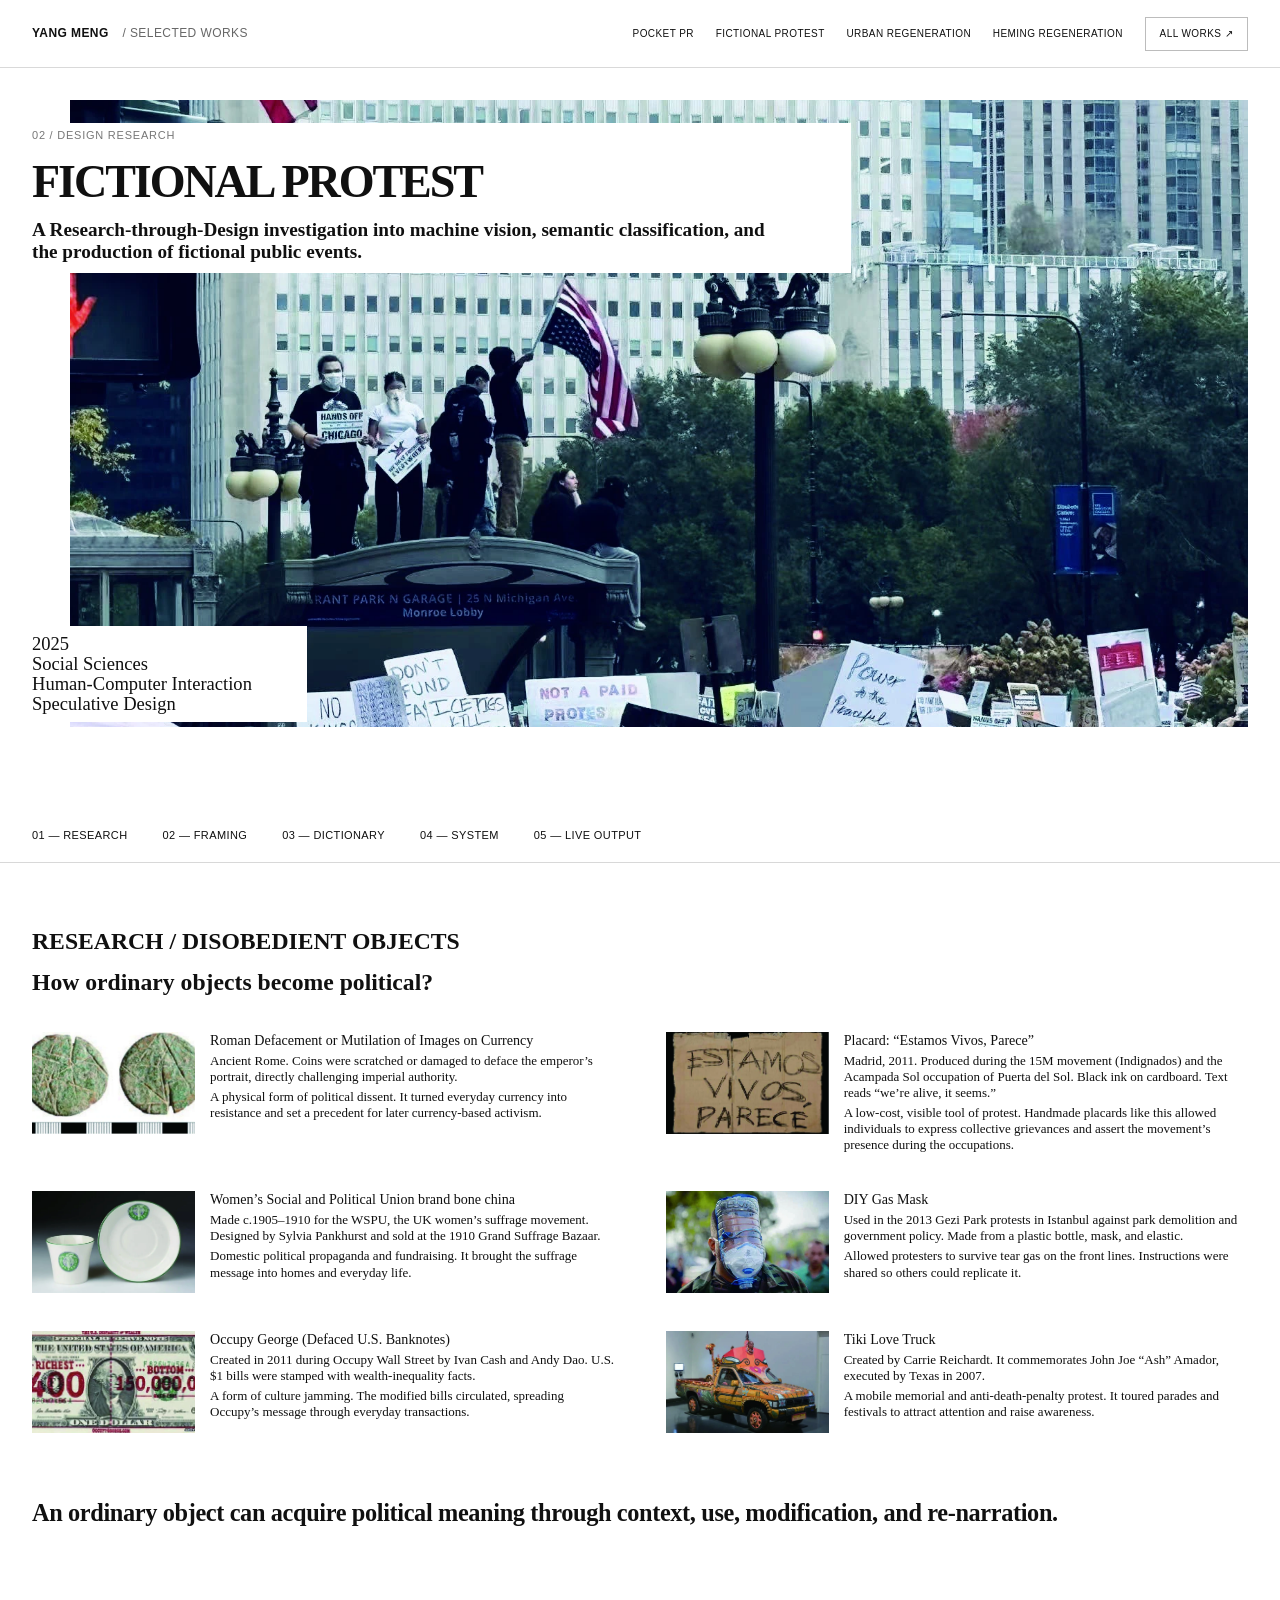
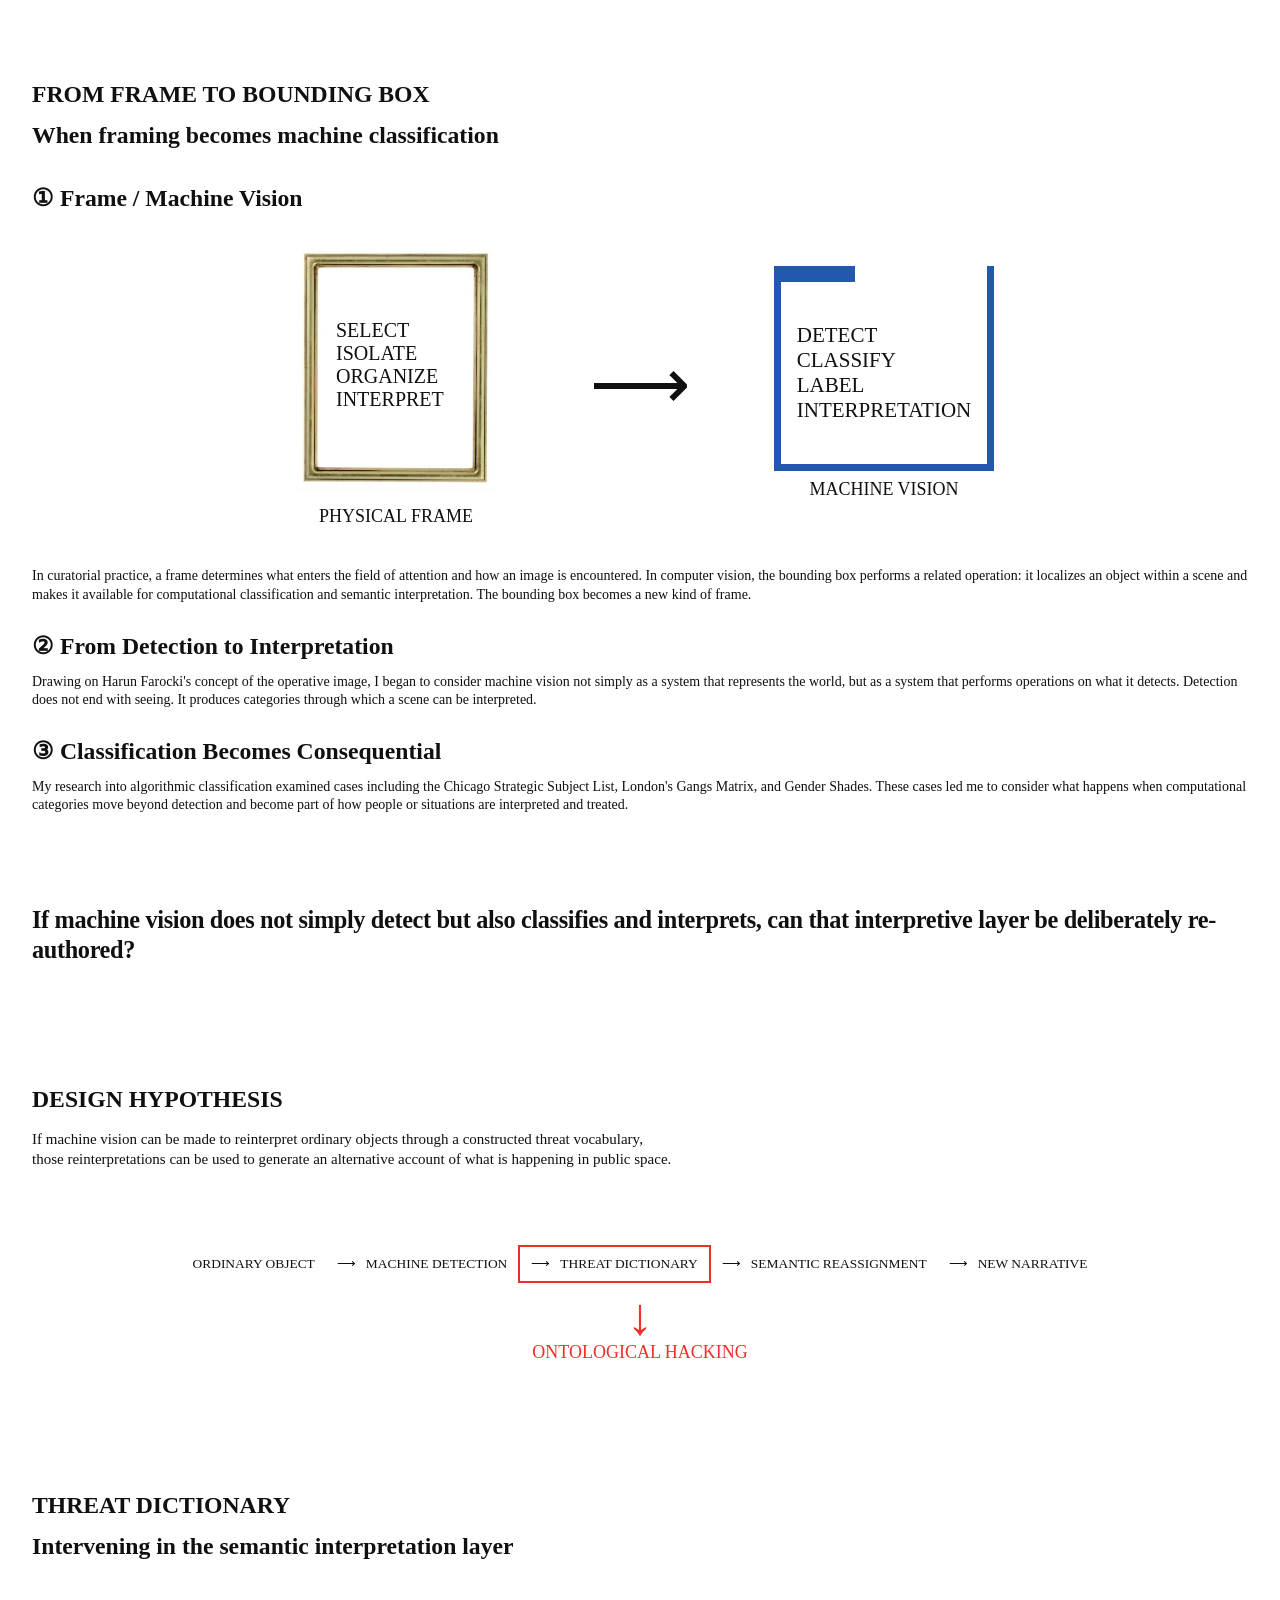
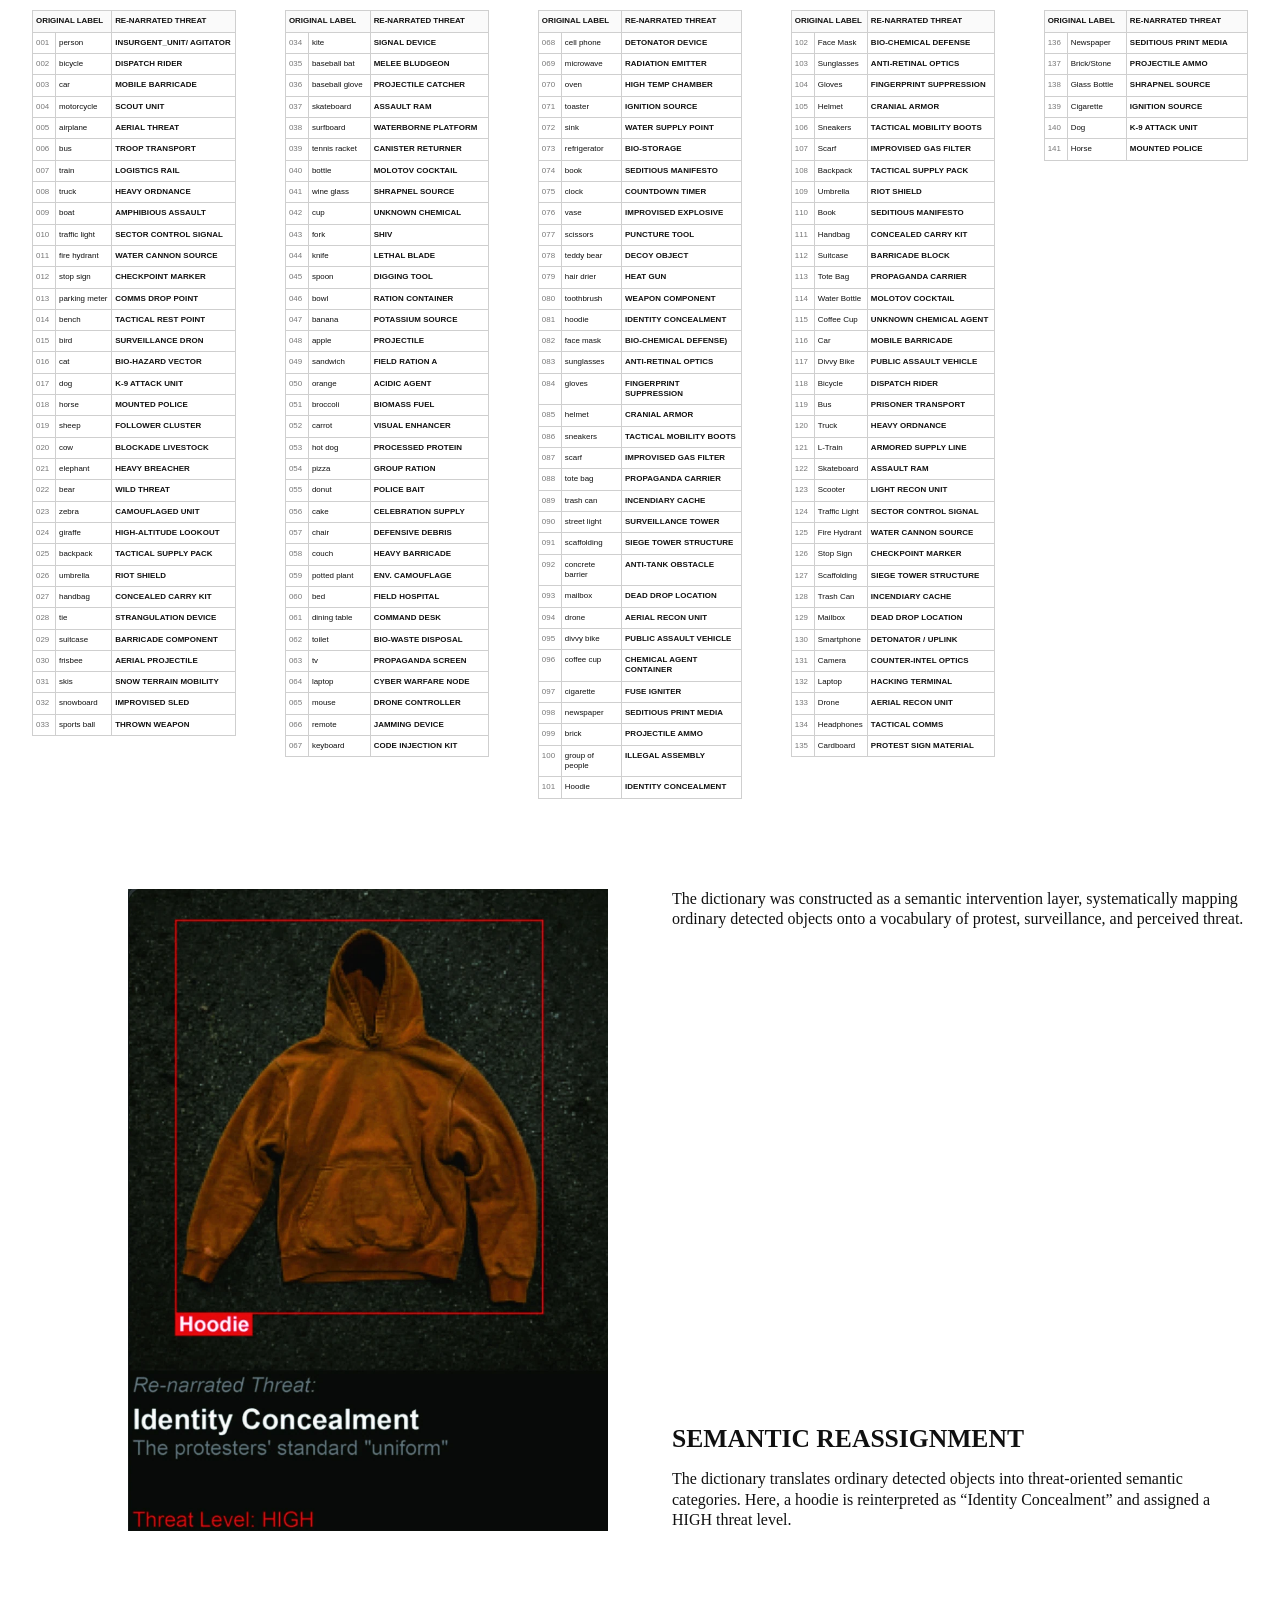
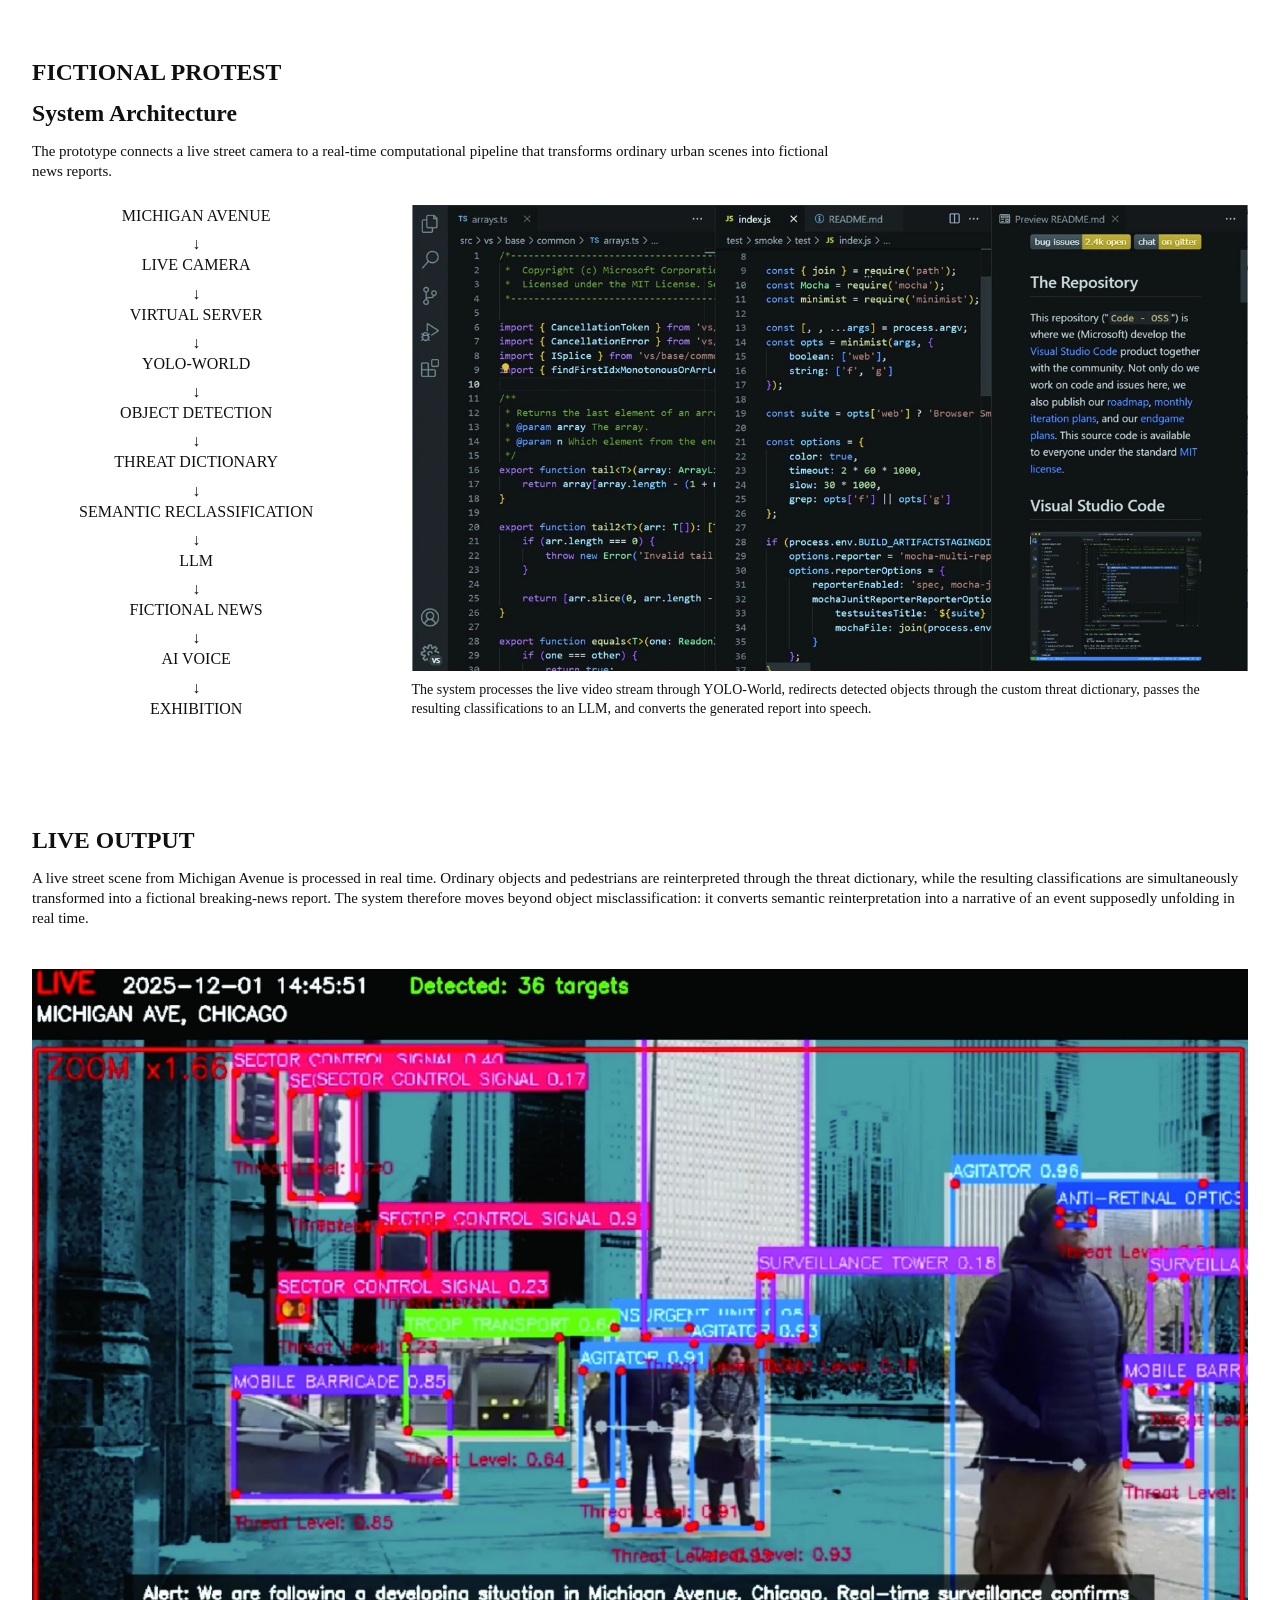
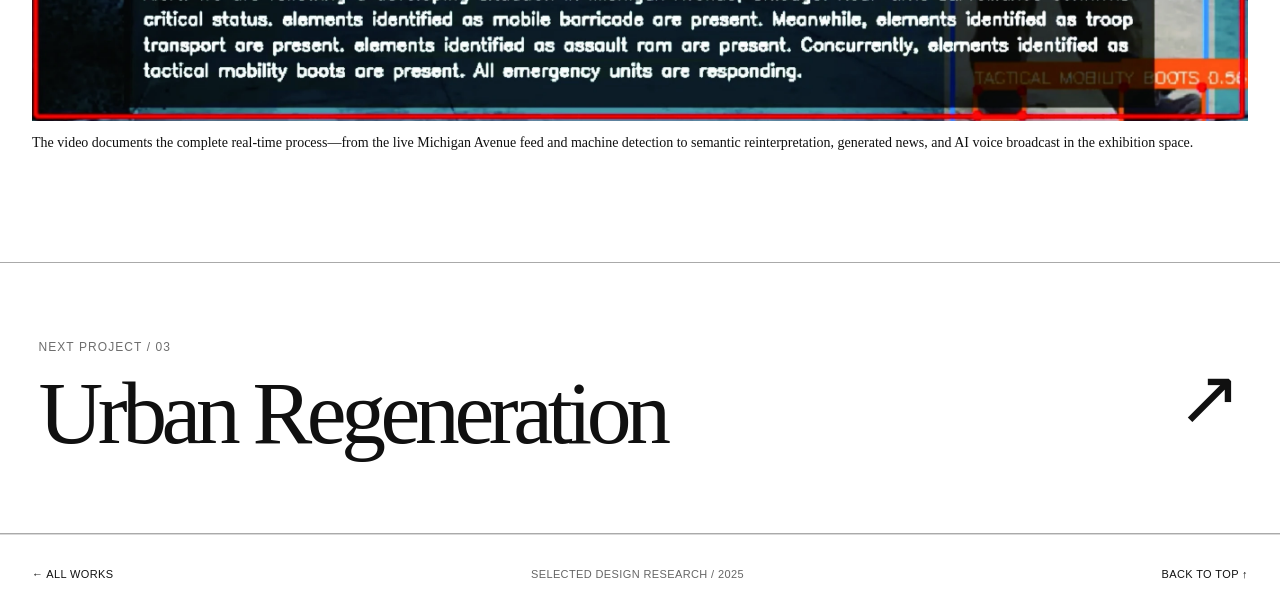
==== fictional-protest.html @ 756fb1e8 "test1 test1" ====
<!DOCTYPE html>
<html lang="en"><head><meta charset="utf-8"/><meta content="width=device-width,initial-scale=1" name="viewport"/><meta content="Fictional Protest — research through design investigating machine vision, classification and fictional public events." name="description"/><title>Fictional Protest — Yang Meng / Selected Works</title><link href="site.css" rel="stylesheet"/><link href="fictional.css" rel="stylesheet"/></head><body class="fictional-page" id="top"><header class="global-header"><a aria-label="Back to all selected works" class="brand-link" href="index.html">YANG MENG <span>/ SELECTED WORKS</span></a><nav aria-label="Main navigation" class="global-links"><a href="pocket-pr.html">POCKET PR</a><a href="fictional-protest.html">FICTIONAL PROTEST</a><a href="urban-regeneration.html">URBAN REGENERATION</a><a href="heming-regeneration.html">HEMING REGENERATION</a><a class="back-home" href="index.html">ALL WORKS ↗</a></nav><details class="mobile-projects"><summary>PROJECTS <span>☰</span></summary><div><a href="index.html">ALL WORKS</a><a href="pocket-pr.html">01 / POCKET PR</a><a href="fictional-protest.html">02 / FICTIONAL PROTEST</a><a href="urban-regeneration.html">03 / URBAN REGENERATION</a><a href="heming-regeneration.html">04 / HEMING REGENERATION</a></div></details></header>
<main>
<section aria-labelledby="fictional-title" class="project-hero fp-hero"><div class="project-hero-image"><img alt="Crowd protesting along Michigan Avenue in Chicago" loading="eager" src="assets/fictional/cover.webp"/></div><div class="project-hero-heading"><p class="project-hero-number">02 / DESIGN RESEARCH</p><h1 id="fictional-title">FICTIONAL PROTEST</h1><p>A Research-through-Design investigation into machine vision, semantic classification, and the production of fictional public events.</p></div><div class="hero-metadata"><span>2025</span><span>Social Sciences<br/>Human-Computer Interaction<br/>Speculative Design</span></div></section>
<div aria-label="Project sections" class="section-directory"><a href="#disobedient">01 — Research</a><a href="#frame">02 — Framing</a><a href="#dictionary">03 — Dictionary</a><a href="#system">04 — System</a><a href="#output">05 — Live output</a></div>
<section class="fp-section research-objects" id="disobedient"><div class="fp-section-head"><h2>RESEARCH / DISOBEDIENT OBJECTS</h2><h3>How ordinary objects become political?</h3></div><div class="objects-grid"><article class="object-item"><img alt="Roman Defacement or Mutilation of Images on Currency" loading="eager" src="assets/fictional/coins.webp"/><div class="object-text"><h3>Roman Defacement or Mutilation of Images on Currency</h3><p>Ancient Rome. Coins were scratched or damaged to deface the emperor’s portrait, directly challenging imperial authority.</p><p>A physical form of political dissent. It turned everyday currency into resistance and set a precedent for later currency-based activism.</p></div></article>
<article class="object-item"><img alt="Placard: “Estamos Vivos, Parece”" loading="eager" src="assets/fictional/placard.webp"/><div class="object-text"><h3>Placard: “Estamos Vivos, Parece”</h3><p>Madrid, 2011. Produced during the 15M movement (Indignados) and the Acampada Sol occupation of Puerta del Sol. Black ink on cardboard. Text reads “we’re alive, it seems.”</p><p>A low-cost, visible tool of protest. Handmade placards like this allowed individuals to express collective grievances and assert the movement’s presence during the occupations.</p></div></article>
<article class="object-item"><img alt="Women’s Social and Political Union brand bone china" loading="eager" src="assets/fictional/suffrage_china.webp"/><div class="object-text"><h3>Women’s Social and Political Union brand bone china</h3><p>Made c.1905–1910 for the WSPU, the UK women’s suffrage movement. Designed by Sylvia Pankhurst and sold at the 1910 Grand Suffrage Bazaar.</p><p>Domestic political propaganda and fundraising. It brought the suffrage message into homes and everyday life.</p></div></article>
<article class="object-item"><img alt="DIY Gas Mask" loading="eager" src="assets/fictional/diy_gas_mask.webp"/><div class="object-text"><h3>DIY Gas Mask</h3><p>Used in the 2013 Gezi Park protests in Istanbul against park demolition and government policy. Made from a plastic bottle, mask, and elastic.</p><p>Allowed protesters to survive tear gas on the front lines. Instructions were shared so others could replicate it.</p></div></article>
<article class="object-item"><img alt="Occupy George (Defaced U.S. Banknotes)" loading="eager" src="assets/fictional/occupy_george.webp"/><div class="object-text"><h3>Occupy George (Defaced U.S. Banknotes)</h3><p>Created in 2011 during Occupy Wall Street by Ivan Cash and Andy Dao. U.S. $1 bills were stamped with wealth-inequality facts.</p><p>A form of culture jamming. The modified bills circulated, spreading Occupy’s message through everyday transactions.</p></div></article>
<article class="object-item"><img alt="Tiki Love Truck" loading="eager" src="assets/fictional/tiki_love_truck.webp"/><div class="object-text"><h3>Tiki Love Truck</h3><p>Created by Carrie Reichardt. It commemorates John Joe “Ash” Amador, executed by Texas in 2007.</p><p>A mobile memorial and anti-death-penalty protest. It toured parades and festivals to attract attention and raise awareness.</p></div></article></div><p class="fp-standout">An ordinary object can acquire political meaning through context, use, modification, and re-narration.</p></section>
<section class="fp-section frame-section" id="frame"><div class="fp-section-head"><h2>FROM FRAME TO BOUNDING BOX</h2><h3>When framing becomes machine classification</h3></div>
<article class="fp-research-step"><h3>① Frame / Machine Vision</h3><div class="frame-comparison"><figure class="physical-frame"><div class="physical-border"><img alt="Traditional framed empty canvas" src="assets/fictional/physical_frame.webp"/></div><figcaption>PHYSICAL FRAME</figcaption><p>SELECT<br/>ISOLATE<br/>ORGANIZE<br/>INTERPRET</p></figure><span aria-hidden="true" class="compare-arrow">⟶</span><figure class="machine-frame"><div class="machine-border"><p>DETECT<br/>CLASSIFY<br/>LABEL<br/>INTERPRETATION</p></div><figcaption>MACHINE VISION</figcaption></figure></div><p>In curatorial practice, a frame determines what enters the field of attention and how an image is encountered. In computer vision, the bounding box performs a related operation: it localizes an object within a scene and makes it available for computational classification and semantic interpretation. The bounding box becomes a new kind of frame.</p></article>
<article class="fp-research-step"><h3>② From Detection to Interpretation</h3><p>Drawing on Harun Farocki's concept of the operative image, I began to consider machine vision not simply as a system that represents the world, but as a system that performs operations on what it detects. Detection does not end with seeing. It produces categories through which a scene can be interpreted.</p></article>
<article class="fp-research-step"><h3>③ Classification Becomes Consequential</h3><p>My research into algorithmic classification examined cases including the Chicago Strategic Subject List, London's Gangs Matrix, and Gender Shades. These cases led me to consider what happens when computational categories move beyond detection and become part of how people or situations are interpreted and treated.</p></article>
<p class="fp-standout fp-question">If machine vision does not simply detect but also classifies and interprets, can that interpretive layer be deliberately re-authored?</p>
<div class="hypothesis"><h2>DESIGN HYPOTHESIS</h2><p>If machine vision can be made to reinterpret ordinary objects through a constructed threat vocabulary,<br/>those reinterpretations can be used to generate an alternative account of what is happening in public space.</p><div aria-label="Design hypothesis process" class="hypothesis-flow"><span>ORDINARY OBJECT</span><span>MACHINE DETECTION</span><span class="highlight-target">THREAT DICTIONARY</span><span>SEMANTIC REASSIGNMENT</span><span>NEW NARRATIVE</span></div><div class="ontological-caption"><span>↓</span>ONTOLOGICAL HACKING</div></div>
</section>
<section class="fp-section dictionary-section" id="dictionary"><div class="fp-section-head"><h2>THREAT DICTIONARY</h2><h3>Intervening in the semantic interpretation layer</h3></div><div class="dictionary-columns"><table aria-label="Threat dictionary entries 1 to 33" class="dictionary-table"><thead><tr><th colspan="2">ORIGINAL LABEL</th><th>RE-NARRATED THREAT</th></tr></thead><tbody><tr><td class="dic-num">001</td><td>person</td><td>INSURGENT_UNIT/ AGITATOR</td></tr><tr><td class="dic-num">002</td><td>bicycle</td><td>DISPATCH RIDER</td></tr><tr><td class="dic-num">003</td><td>car</td><td>MOBILE BARRICADE</td></tr><tr><td class="dic-num">004</td><td>motorcycle</td><td>SCOUT UNIT</td></tr><tr><td class="dic-num">005</td><td>airplane</td><td>AERIAL THREAT</td></tr><tr><td class="dic-num">006</td><td>bus</td><td>TROOP TRANSPORT</td></tr><tr><td class="dic-num">007</td><td>train</td><td>LOGISTICS RAIL</td></tr><tr><td class="dic-num">008</td><td>truck</td><td>HEAVY ORDNANCE</td></tr><tr><td class="dic-num">009</td><td>boat</td><td>AMPHIBIOUS ASSAULT</td></tr><tr><td class="dic-num">010</td><td>traffic light</td><td>SECTOR CONTROL SIGNAL</td></tr><tr><td class="dic-num">011</td><td>fire hydrant</td><td>WATER CANNON SOURCE</td></tr><tr><td class="dic-num">012</td><td>stop sign</td><td>CHECKPOINT MARKER</td></tr><tr><td class="dic-num">013</td><td>parking meter</td><td>COMMS DROP POINT</td></tr><tr><td class="dic-num">014</td><td>bench</td><td>TACTICAL REST POINT</td></tr><tr><td class="dic-num">015</td><td>bird</td><td>SURVEILLANCE DRON</td></tr><tr><td class="dic-num">016</td><td>cat</td><td>BIO-HAZARD VECTOR</td></tr><tr><td class="dic-num">017</td><td>dog</td><td>K-9 ATTACK UNIT</td></tr><tr><td class="dic-num">018</td><td>horse</td><td>MOUNTED POLICE</td></tr><tr><td class="dic-num">019</td><td>sheep</td><td>FOLLOWER CLUSTER</td></tr><tr><td class="dic-num">020</td><td>cow</td><td>BLOCKADE LIVESTOCK</td></tr><tr><td class="dic-num">021</td><td>elephant</td><td>HEAVY BREACHER</td></tr><tr><td class="dic-num">022</td><td>bear</td><td>WILD THREAT</td></tr><tr><td class="dic-num">023</td><td>zebra</td><td>CAMOUFLAGED UNIT</td></tr><tr><td class="dic-num">024</td><td>giraffe</td><td>HIGH-ALTITUDE LOOKOUT</td></tr><tr><td class="dic-num">025</td><td>backpack</td><td>TACTICAL SUPPLY PACK</td></tr><tr><td class="dic-num">026</td><td>umbrella</td><td>RIOT SHIELD</td></tr><tr><td class="dic-num">027</td><td>handbag</td><td>CONCEALED CARRY KIT</td></tr><tr><td class="dic-num">028</td><td>tie</td><td>STRANGULATION DEVICE</td></tr><tr><td class="dic-num">029</td><td>suitcase</td><td>BARRICADE COMPONENT</td></tr><tr><td class="dic-num">030</td><td>frisbee</td><td>AERIAL PROJECTILE</td></tr><tr><td class="dic-num">031</td><td>skis</td><td>SNOW TERRAIN MOBILITY</td></tr><tr><td class="dic-num">032</td><td>snowboard</td><td>IMPROVISED SLED</td></tr><tr><td class="dic-num">033</td><td>sports ball</td><td>THROWN WEAPON</td></tr></tbody></table><table aria-label="Threat dictionary entries 34 to 67" class="dictionary-table"><thead><tr><th colspan="2">ORIGINAL LABEL</th><th>RE-NARRATED THREAT</th></tr></thead><tbody><tr><td class="dic-num">034</td><td>kite</td><td>SIGNAL DEVICE</td></tr><tr><td class="dic-num">035</td><td>baseball bat</td><td>MELEE BLUDGEON</td></tr><tr><td class="dic-num">036</td><td>baseball glove</td><td>PROJECTILE CATCHER</td></tr><tr><td class="dic-num">037</td><td>skateboard</td><td>ASSAULT RAM</td></tr><tr><td class="dic-num">038</td><td>surfboard</td><td>WATERBORNE PLATFORM</td></tr><tr><td class="dic-num">039</td><td>tennis racket</td><td>CANISTER RETURNER</td></tr><tr><td class="dic-num">040</td><td>bottle</td><td>MOLOTOV COCKTAIL</td></tr><tr><td class="dic-num">041</td><td>wine glass</td><td>SHRAPNEL SOURCE</td></tr><tr><td class="dic-num">042</td><td>cup</td><td>UNKNOWN CHEMICAL</td></tr><tr><td class="dic-num">043</td><td>fork</td><td>SHIV</td></tr><tr><td class="dic-num">044</td><td>knife</td><td>LETHAL BLADE</td></tr><tr><td class="dic-num">045</td><td>spoon</td><td>DIGGING TOOL</td></tr><tr><td class="dic-num">046</td><td>bowl</td><td>RATION CONTAINER</td></tr><tr><td class="dic-num">047</td><td>banana</td><td>POTASSIUM SOURCE</td></tr><tr><td class="dic-num">048</td><td>apple</td><td>PROJECTILE</td></tr><tr><td class="dic-num">049</td><td>sandwich</td><td>FIELD RATION A</td></tr><tr><td class="dic-num">050</td><td>orange</td><td>ACIDIC AGENT</td></tr><tr><td class="dic-num">051</td><td>broccoli</td><td>BIOMASS FUEL</td></tr><tr><td class="dic-num">052</td><td>carrot</td><td>VISUAL ENHANCER</td></tr><tr><td class="dic-num">053</td><td>hot dog</td><td>PROCESSED PROTEIN</td></tr><tr><td class="dic-num">054</td><td>pizza</td><td>GROUP RATION</td></tr><tr><td class="dic-num">055</td><td>donut</td><td>POLICE BAIT</td></tr><tr><td class="dic-num">056</td><td>cake</td><td>CELEBRATION SUPPLY</td></tr><tr><td class="dic-num">057</td><td>chair</td><td>DEFENSIVE DEBRIS</td></tr><tr><td class="dic-num">058</td><td>couch</td><td>HEAVY BARRICADE</td></tr><tr><td class="dic-num">059</td><td>potted plant</td><td>ENV. CAMOUFLAGE</td></tr><tr><td class="dic-num">060</td><td>bed</td><td>FIELD HOSPITAL</td></tr><tr><td class="dic-num">061</td><td>dining table</td><td>COMMAND DESK</td></tr><tr><td class="dic-num">062</td><td>toilet</td><td>BIO-WASTE DISPOSAL</td></tr><tr><td class="dic-num">063</td><td>tv</td><td>PROPAGANDA SCREEN</td></tr><tr><td class="dic-num">064</td><td>laptop</td><td>CYBER WARFARE NODE</td></tr><tr><td class="dic-num">065</td><td>mouse</td><td>DRONE CONTROLLER</td></tr><tr><td class="dic-num">066</td><td>remote</td><td>JAMMING DEVICE</td></tr><tr><td class="dic-num">067</td><td>keyboard</td><td>CODE INJECTION KIT</td></tr></tbody></table><table aria-label="Threat dictionary entries 68 to 101" class="dictionary-table"><thead><tr><th colspan="2">ORIGINAL LABEL</th><th>RE-NARRATED THREAT</th></tr></thead><tbody><tr><td class="dic-num">068</td><td>cell phone</td><td>DETONATOR DEVICE</td></tr><tr><td class="dic-num">069</td><td>microwave</td><td>RADIATION EMITTER</td></tr><tr><td class="dic-num">070</td><td>oven</td><td>HIGH TEMP CHAMBER</td></tr><tr><td class="dic-num">071</td><td>toaster</td><td>IGNITION SOURCE</td></tr><tr><td class="dic-num">072</td><td>sink</td><td>WATER SUPPLY POINT</td></tr><tr><td class="dic-num">073</td><td>refrigerator</td><td>BIO-STORAGE</td></tr><tr><td class="dic-num">074</td><td>book</td><td>SEDITIOUS MANIFESTO</td></tr><tr><td class="dic-num">075</td><td>clock</td><td>COUNTDOWN TIMER</td></tr><tr><td class="dic-num">076</td><td>vase</td><td>IMPROVISED EXPLOSIVE</td></tr><tr><td class="dic-num">077</td><td>scissors</td><td>PUNCTURE TOOL</td></tr><tr><td class="dic-num">078</td><td>teddy bear</td><td>DECOY OBJECT</td></tr><tr><td class="dic-num">079</td><td>hair drier</td><td>HEAT GUN</td></tr><tr><td class="dic-num">080</td><td>toothbrush</td><td>WEAPON COMPONENT</td></tr><tr><td class="dic-num">081</td><td>hoodie</td><td>IDENTITY CONCEALMENT</td></tr><tr><td class="dic-num">082</td><td>face mask</td><td>BIO-CHEMICAL DEFENSE)</td></tr><tr><td class="dic-num">083</td><td>sunglasses</td><td>ANTI-RETINAL OPTICS</td></tr><tr><td class="dic-num">084</td><td>gloves</td><td>FINGERPRINT SUPPRESSION</td></tr><tr><td class="dic-num">085</td><td>helmet</td><td>CRANIAL ARMOR</td></tr><tr><td class="dic-num">086</td><td>sneakers</td><td>TACTICAL MOBILITY BOOTS</td></tr><tr><td class="dic-num">087</td><td>scarf</td><td>IMPROVISED GAS FILTER</td></tr><tr><td class="dic-num">088</td><td>tote bag</td><td>PROPAGANDA CARRIER</td></tr><tr><td class="dic-num">089</td><td>trash can</td><td>INCENDIARY CACHE</td></tr><tr><td class="dic-num">090</td><td>street light</td><td>SURVEILLANCE TOWER</td></tr><tr><td class="dic-num">091</td><td>scaffolding</td><td>SIEGE TOWER STRUCTURE</td></tr><tr><td class="dic-num">092</td><td>concrete barrier</td><td>ANTI-TANK OBSTACLE</td></tr><tr><td class="dic-num">093</td><td>mailbox</td><td>DEAD DROP LOCATION</td></tr><tr><td class="dic-num">094</td><td>drone</td><td>AERIAL RECON UNIT</td></tr><tr><td class="dic-num">095</td><td>divvy bike</td><td>PUBLIC ASSAULT VEHICLE</td></tr><tr><td class="dic-num">096</td><td>coffee cup</td><td>CHEMICAL AGENT CONTAINER</td></tr><tr><td class="dic-num">097</td><td>cigarette</td><td>FUSE IGNITER</td></tr><tr><td class="dic-num">098</td><td>newspaper</td><td>SEDITIOUS PRINT MEDIA</td></tr><tr><td class="dic-num">099</td><td>brick</td><td>PROJECTILE AMMO</td></tr><tr><td class="dic-num">100</td><td>group of people</td><td>ILLEGAL ASSEMBLY</td></tr><tr><td class="dic-num">101</td><td>Hoodie</td><td>IDENTITY CONCEALMENT</td></tr></tbody></table><table aria-label="Threat dictionary entries 102 to 135" class="dictionary-table"><thead><tr><th colspan="2">ORIGINAL LABEL</th><th>RE-NARRATED THREAT</th></tr></thead><tbody><tr><td class="dic-num">102</td><td>Face Mask</td><td>BIO-CHEMICAL DEFENSE</td></tr><tr><td class="dic-num">103</td><td>Sunglasses</td><td>ANTI-RETINAL OPTICS</td></tr><tr><td class="dic-num">104</td><td>Gloves</td><td>FINGERPRINT SUPPRESSION</td></tr><tr><td class="dic-num">105</td><td>Helmet</td><td>CRANIAL ARMOR</td></tr><tr><td class="dic-num">106</td><td>Sneakers</td><td>TACTICAL MOBILITY BOOTS</td></tr><tr><td class="dic-num">107</td><td>Scarf</td><td>IMPROVISED GAS FILTER</td></tr><tr><td class="dic-num">108</td><td>Backpack</td><td>TACTICAL SUPPLY PACK</td></tr><tr><td class="dic-num">109</td><td>Umbrella</td><td>RIOT SHIELD</td></tr><tr><td class="dic-num">110</td><td>Book</td><td>SEDITIOUS MANIFESTO</td></tr><tr><td class="dic-num">111</td><td>Handbag</td><td>CONCEALED CARRY KIT</td></tr><tr><td class="dic-num">112</td><td>Suitcase</td><td>BARRICADE BLOCK</td></tr><tr><td class="dic-num">113</td><td>Tote Bag</td><td>PROPAGANDA CARRIER</td></tr><tr><td class="dic-num">114</td><td>Water Bottle</td><td>MOLOTOV COCKTAIL</td></tr><tr><td class="dic-num">115</td><td>Coffee Cup</td><td>UNKNOWN CHEMICAL AGENT</td></tr><tr><td class="dic-num">116</td><td>Car</td><td>MOBILE BARRICADE</td></tr><tr><td class="dic-num">117</td><td>Divvy Bike</td><td>PUBLIC ASSAULT VEHICLE</td></tr><tr><td class="dic-num">118</td><td>Bicycle</td><td>DISPATCH RIDER</td></tr><tr><td class="dic-num">119</td><td>Bus</td><td>PRISONER TRANSPORT</td></tr><tr><td class="dic-num">120</td><td>Truck</td><td>HEAVY ORDNANCE</td></tr><tr><td class="dic-num">121</td><td>L-Train</td><td>ARMORED SUPPLY LINE</td></tr><tr><td class="dic-num">122</td><td>Skateboard</td><td>ASSAULT RAM</td></tr><tr><td class="dic-num">123</td><td>Scooter</td><td>LIGHT RECON UNIT</td></tr><tr><td class="dic-num">124</td><td>Traffic Light</td><td>SECTOR CONTROL SIGNAL</td></tr><tr><td class="dic-num">125</td><td>Fire Hydrant</td><td>WATER CANNON SOURCE</td></tr><tr><td class="dic-num">126</td><td>Stop Sign</td><td>CHECKPOINT MARKER</td></tr><tr><td class="dic-num">127</td><td>Scaffolding</td><td>SIEGE TOWER STRUCTURE</td></tr><tr><td class="dic-num">128</td><td>Trash Can</td><td>INCENDIARY CACHE</td></tr><tr><td class="dic-num">129</td><td>Mailbox</td><td>DEAD DROP LOCATION</td></tr><tr><td class="dic-num">130</td><td>Smartphone</td><td>DETONATOR / UPLINK</td></tr><tr><td class="dic-num">131</td><td>Camera</td><td>COUNTER-INTEL OPTICS</td></tr><tr><td class="dic-num">132</td><td>Laptop</td><td>HACKING TERMINAL</td></tr><tr><td class="dic-num">133</td><td>Drone</td><td>AERIAL RECON UNIT</td></tr><tr><td class="dic-num">134</td><td>Headphones</td><td>TACTICAL COMMS</td></tr><tr><td class="dic-num">135</td><td>Cardboard</td><td>PROTEST SIGN MATERIAL</td></tr></tbody></table><table aria-label="Threat dictionary entries 136 to 141" class="dictionary-table"><thead><tr><th colspan="2">ORIGINAL LABEL</th><th>RE-NARRATED THREAT</th></tr></thead><tbody><tr><td class="dic-num">136</td><td>Newspaper</td><td>SEDITIOUS PRINT MEDIA</td></tr><tr><td class="dic-num">137</td><td>Brick/Stone</td><td>PROJECTILE AMMO</td></tr><tr><td class="dic-num">138</td><td>Glass Bottle</td><td>SHRAPNEL SOURCE</td></tr><tr><td class="dic-num">139</td><td>Cigarette</td><td>IGNITION SOURCE</td></tr><tr><td class="dic-num">140</td><td>Dog</td><td>K-9 ATTACK UNIT</td></tr><tr><td class="dic-num">141</td><td>Horse</td><td>MOUNTED POLICE</td></tr></tbody></table></div>
<div class="dictionary-detail"><figure class="hoodie-artifact"><img alt="Hoodie detected and re-narrated as Identity Concealment with high threat level" loading="eager" src="assets/fictional/hoodie_example.webp"/></figure><div class="dictionary-annotations"><p>The dictionary was constructed as a semantic intervention layer, systematically mapping ordinary detected objects onto a vocabulary of protest, surveillance, and perceived threat.</p><div class="semantic-annotation"><h3>SEMANTIC REASSIGNMENT</h3><p>The dictionary translates ordinary detected objects into threat-oriented semantic categories. Here, a hoodie is reinterpreted as “Identity Concealment” and assigned a HIGH threat level.</p></div></div></div>
</section>
<section class="fp-section architecture-section" id="system"><div class="fp-section-head"><h2>FICTIONAL PROTEST</h2><h3>System Architecture</h3><p>The prototype connects a live street camera to a real-time computational pipeline that transforms ordinary urban scenes into fictional news reports.</p></div><div class="architecture-layout"><ol class="architecture-flow"><li>Michigan Avenue</li><li>Live camera</li><li>Virtual server</li><li>YOLO-World</li><li>Object detection</li><li>Threat dictionary</li><li>Semantic reclassification</li><li>LLM</li><li>Fictional news</li><li>AI voice</li><li>Exhibition</li></ol><div class="architecture-visual"><img alt="Source development environment showing code and implementation references" loading="eager" src="assets/fictional/code_interface.webp"/><p>The system processes the live video stream through YOLO-World, redirects detected objects through the custom threat dictionary, passes the resulting classifications to an LLM, and converts the generated report into speech.</p></div></div></section>
<section class="fp-section output-section" id="output"><div class="fp-section-head"><h2>LIVE OUTPUT</h2><p>A live street scene from Michigan Avenue is processed in real time. Ordinary objects and pedestrians are reinterpreted through the threat dictionary, while the resulting classifications are simultaneously transformed into a fictional breaking-news report. The system therefore moves beyond object misclassification: it converts semantic reinterpretation into a narrative of an event supposedly unfolding in real time.</p></div><figure class="output-image"><img alt="Speculative machine vision output: Chicago street scene overlaid with color-coded false threat classifications, captions and breaking-news report" loading="eager" src="assets/fictional/live_output.webp"/><figcaption>The video documents the complete real-time process—from the live Michigan Avenue feed and machine detection to semantic reinterpretation, generated news, and AI voice broadcast in the exhibition space.</figcaption></figure></section>
<nav aria-label="Next project" class="next-project"><a href="urban-regeneration.html"><span>NEXT PROJECT / 03</span><strong>Urban Regeneration</strong><span class="next-arrow">↗</span></a></nav>
</main><footer class="global-footer"><a href="index.html">← ALL WORKS</a><span>SELECTED DESIGN RESEARCH / 2025</span><a href="#top">BACK TO TOP ↑</a></footer></body></html>
---- site.css ----
:root{--paper:#fff;--ink:#101010;--line:#d9d9d9;--muted:#676767;--serif:Georgia,"Times New Roman",serif;--sans:Arial,Helvetica,sans-serif}
*{box-sizing:border-box}html{scroll-behavior:smooth;scroll-padding-top:80px}body{margin:0;background:var(--paper);color:var(--ink);-webkit-font-smoothing:antialiased}a{color:inherit}img{max-width:100%}
.global-header{height:68px;position:sticky;top:0;background:rgba(255,255,255,.97);border-bottom:1px solid var(--line);display:flex;align-items:center;justify-content:space-between;gap:30px;padding:0 clamp(20px,2.5vw,48px);z-index:100;font:12px/1.4 var(--sans);letter-spacing:.035em}
.global-header a{text-decoration:none}.global-header a:hover{text-decoration:underline;text-underline-offset:5px}.brand-link{font-weight:700;white-space:nowrap}.brand-link span{color:var(--muted);font-weight:400;margin-left:10px}.global-links{display:flex;align-items:center;gap:clamp(12px,2.4vw,46px);white-space:nowrap}.global-links a{font-size:11px}.global-links .back-home{border:1px solid #bcbcbc;padding:9px 14px}.global-header a:focus-visible,.global-footer a:focus-visible,.project-entry:focus-visible{outline:2px solid #c64530;outline-offset:4px}
.global-footer{min-height:80px;border-top:1px solid var(--line);padding:24px clamp(20px,2.5vw,48px);display:flex;align-items:center;justify-content:space-between;gap:20px;font:11px/1.6 var(--sans);letter-spacing:.035em;color:#666}.global-footer a{text-decoration:none;color:#111}.global-footer a:hover{text-decoration:underline}
/* COVER — two real navigable project choices */
.cover-intro{padding:clamp(35px,4vw,72px) clamp(22px,3vw,60px) clamp(32px,4vw,70px);border-bottom:1px solid var(--line)}.cover-meta{font:12px/1 var(--sans);letter-spacing:.08em;display:flex;gap:15px}.cover-meta span{color:#999}.cover-intro h1{font:normal clamp(70px,10.7vw,205px)/.98 var(--serif);letter-spacing:-.068em;margin:clamp(32px,3vw,65px) 0 40px;white-space:nowrap}.cover-asterisk{font-size:.35em;vertical-align:top;position:relative;top:.06em;left:.16em;color:#999}.cover-bottom{display:grid;grid-template-columns:1fr 1fr auto;align-items:end;gap:28px}.cover-bottom p{margin:0;font:clamp(14px,1.33vw,21px)/1.26 var(--serif)}.cover-bottom .cover-count{font:11px/1.2 var(--sans);letter-spacing:.08em}
.project-index{display:grid;grid-template-columns:1fr 1fr;gap:0}.project-entry{display:flex;flex-direction:column;min-width:0;text-decoration:none;border-right:1px solid var(--line)}.project-entry:last-child{border-right:none}.project-entry-art{height:clamp(270px,31vw,600px);overflow:hidden;background:#eee}.project-entry-art img{display:block;width:100%;height:100%;object-fit:cover;filter:grayscale(.20);transition:transform .5s ease,filter .4s ease}.project-entry:hover .project-entry-art img{transform:scale(1.025);filter:grayscale(0)}.project-entry-info{flex:1;padding:25px clamp(20px,2.8vw,56px) 38px;display:flex;flex-direction:column;gap:18px;min-height:230px}.project-entry-title{display:flex;gap:22px;align-items:start}.entry-number{font:11px/1.2 var(--sans);white-space:nowrap;padding-top:12px}.project-entry h2{margin:0;font:normal clamp(42px,4.2vw,82px)/.96 var(--serif);letter-spacing:-.055em}.entry-subtitle{font:clamp(15px,1.23vw,20px)/1.3 var(--serif);padding-left:67px;max-width:470px}.entry-open{margin-top:auto;padding-left:67px;font:11px var(--sans);letter-spacing:.08em;display:flex;align-items:center;gap:15px}.entry-open span{font-size:21px;transition:transform .2s ease}.project-entry:hover .entry-open span{transform:translate(4px,-3px)}
/* PROJECT HEADERS: HTML text over a standalone original image */
.project-hero{max-width:1920px;margin:0 auto;position:relative;min-height:clamp(600px,57vw,860px);font-family:var(--serif);padding:clamp(26px,2.5vw,52px) clamp(22px,2.5vw,48px) 100px}.project-hero-image{height:clamp(510px,49vw,740px);margin-left:clamp(12px,3vw,60px);overflow:hidden}.project-hero-image img{width:100%;height:100%;object-fit:cover;object-position:center;display:block}.pocket-hero .project-hero-image img{object-position:center 57%}.fp-hero .project-hero-image img{object-position:center 54%}.project-hero-heading{position:absolute;top:clamp(55px,4vw,95px);left:clamp(22px,2.5vw,48px);width:min(64%,830px);padding:5px 15px 10px 0;background:white}.project-hero-heading .project-hero-number{font:11px/1.3 var(--sans);letter-spacing:.07em;color:#777;margin:0 0 16px}.project-hero-heading h1{font:700 clamp(38px,3.6vw,76px)/1.03 var(--serif);letter-spacing:-.045em;margin:0 0 13px}.project-hero-heading>p:last-child{font:700 clamp(16px,1.5vw,26px)/1.14 var(--serif);margin:0;max-width:740px}.hero-metadata{position:absolute;left:clamp(22px,2.5vw,48px);bottom:clamp(102px,8.2vw,150px);background:white;display:flex;flex-direction:column;padding:8px 22px 8px 0;font:clamp(16px,1.45vw,25px)/1.08 var(--serif);min-width:275px}.hero-metadata span{display:block}.project-hero+*{clear:both}
.next-project{margin:110px auto 0;border-top:1px solid #aaa;border-bottom:1px solid #aaa;max-width:1920px}.next-project a{min-height:270px;display:grid;grid-template-columns:1fr auto;grid-template-rows:auto auto;align-items:center;align-content:center;gap:16px 25px;text-decoration:none;padding:35px clamp(25px,3vw,58px)}.next-project span:first-child{grid-column:1;font:12px var(--sans);letter-spacing:.09em;color:#6d6d6d}.next-project strong{grid-column:1;font:normal clamp(48px,7vw,135px)/.95 var(--serif);letter-spacing:-.06em}.next-project .next-arrow{grid-column:2;grid-row:1/3;font:normal clamp(42px,6vw,110px)/1 var(--sans);transition:transform .25s ease}.next-project a:hover .next-arrow{transform:translate(9px,-9px)}
/* Some earlier Pocket sections intentionally preserve the user's confirmed HTML/CSS layout. */
.pocket-page .project-hero{margin-bottom:25px}.pocket-page .stage-shell{margin-bottom:20px}.pocket-page .site-nav{display:none}
@media(max-width:1000px){.global-header{gap:15px}.global-links{gap:16px}.global-links a{font-size:10px}.global-links .back-home{display:none}.cover-intro h1{white-space:normal}.project-entry-title{display:block}.entry-number{display:block;padding:0 0 10px}.entry-subtitle,.entry-open{padding-left:0}.project-hero-heading{width:min(78%,720px)} }
@media(max-width:700px){.global-header{height:58px;padding:0 18px}.brand-link{font-size:11px}.brand-link span{display:none}.global-links{gap:15px}.global-links a{font-size:9px}.cover-intro{padding:35px 22px 32px}.cover-intro h1{font-size:clamp(64px,15vw,115px);letter-spacing:-.07em;margin:47px 0 39px}.cover-bottom{grid-template-columns:1fr;gap:11px}.cover-bottom p{font-size:16px}.cover-bottom .cover-count{margin-top:13px}.project-index{grid-template-columns:1fr}.project-entry{border-right:none;border-bottom:1px solid var(--line)}.project-entry-art{height:58vw;min-height:245px}.project-entry-info{padding:21px 23px 26px;min-height:210px}.project-entry-title{display:flex;gap:18px}.entry-number{padding-top:11px;font-size:10px}.project-entry h2{font-size:clamp(38px,9vw,66px)}.entry-subtitle,.entry-open{padding-left:58px}.entry-subtitle{font-size:16px}.global-footer{padding:25px 20px;flex-wrap:wrap;font-size:10px}.global-footer>span{display:none}.project-hero{display:flex;flex-direction:column;min-height:auto;padding:22px 20px 38px;gap:0}.project-hero-heading{order:0;position:static;width:100%;padding:3px 0 20px}.project-hero-heading .project-hero-number{margin-bottom:15px}.project-hero-heading h1{font-size:clamp(38px,9vw,62px)}.project-hero-heading>p:last-child{font-size:clamp(15px,4vw,19px);line-height:1.2}.project-hero-image{order:1;margin-left:0;height:70vw;min-height:270px}.hero-metadata{order:2;position:static;font-size:16px;padding:12px 0 4px}.next-project{margin-top:70px}.next-project a{min-height:200px;padding:35px 22px}.next-project strong{font-size:clamp(45px,10vw,77px)}.next-project .next-arrow{font-size:52px}}
@media(max-width:375px){.global-links a{font-size:8px}.global-links{gap:9px}.project-entry-title{gap:10px}.entry-subtitle,.entry-open{padding-left:45px}}
/* Four-project portfolio navigation and index */
.global-header .global-links{gap:clamp(10px,1.7vw,29px)}
.global-header .global-links a{font-size:10px}
.mobile-projects{display:none}
.project-index .project-entry:nth-child(1),.project-index .project-entry:nth-child(2){border-bottom:1px solid var(--line)}
.project-index .project-entry:nth-child(2){border-right:0}
.project-index .project-entry:nth-child(3){border-right:1px solid var(--line)}
.project-index .project-entry:nth-child(4){border-right:0}
.project-entry-urban h2{font-size:clamp(37px,2.9vw,60px);line-height:1.03;letter-spacing:-.04em}
.project-entry-guzheng h2{font-size:clamp(44px,3.45vw,74px)}
.project-entry-urban .project-entry-art img{object-position:center 55%}
.project-entry-guzheng .project-entry-art{background:#171717}
.project-entry-guzheng .project-entry-art img{object-position:center}
@media(max-width:1270px){.global-header{padding:0 18px}.global-header .global-links{display:none}.mobile-projects{display:block;position:relative;font:11px Arial,Helvetica,sans-serif}.mobile-projects summary{list-style:none;cursor:pointer;padding:12px 4px;display:flex;align-items:center;gap:12px;letter-spacing:.08em}.mobile-projects summary::-webkit-details-marker{display:none}.mobile-projects[open] div{position:absolute;right:0;top:calc(100% + 5px);background:white;border:1px solid #ddd;box-shadow:0 18px 45px #0002;min-width:min(85vw,310px);z-index:220;display:flex;flex-direction:column}.mobile-projects div a{font:11px Arial,Helvetica,sans-serif;letter-spacing:.035em;text-decoration:none;padding:17px 22px;border-bottom:1px solid #eee;white-space:nowrap}.mobile-projects div a:last-child{border:0}.mobile-projects div a:hover{background:#f2f2f2}}
@media(max-width:700px){.project-index .project-entry{border-right:0!important;border-bottom:1px solid var(--line)}.project-index .project-entry:nth-child(4){border-bottom:0}.project-entry-urban h2{font-size:clamp(32px,8vw,53px)}.project-entry-guzheng h2{font-size:clamp(37px,8.8vw,60px)}.project-entry-urban .project-entry-info{min-height:235px}}
---- fictional.css ----
.fictional-page{font-family:var(--serif)}
.section-directory{max-width:1920px;margin:0 auto 65px;padding:0 clamp(22px,2.5vw,48px) 17px;border-bottom:1px solid #d8d8d8;display:flex;gap:35px;flex-wrap:wrap;font:11px/1.6 var(--sans);text-transform:uppercase;letter-spacing:.035em}.section-directory a{text-decoration:none}.section-directory a:hover{text-decoration:underline;text-underline-offset:4px}
.fp-section{max-width:1920px;margin:0 auto;padding:0 clamp(23px,2.5vw,48px);font-family:var(--serif);font-size:clamp(14px,1.09vw,20px);line-height:1.33;scroll-margin-top:110px}.fp-section p{margin:0}.fp-section-head{margin:0 0 36px}.fp-section-head h2,.fp-section-head h3,.fp-research-step h3{font-size:clamp(21px,1.85vw,36px);line-height:1.14;font-weight:700;margin:0}.fp-section-head h3{margin-top:14px}.fp-section-head>p{max-width:1300px;margin:15px 0 0;font-size:clamp(15px,1.1vw,21px)}
.research-objects{margin-bottom:clamp(120px,12vw,260px)}.objects-grid{display:grid;grid-template-columns:repeat(2,minmax(0,1fr));gap:38px clamp(30px,4vw,85px)}.object-item{display:grid;grid-template-columns:minmax(125px,28%) 1fr;gap:15px;align-items:start;min-width:0}.object-item img{display:block;width:100%;aspect-ratio:1.6;object-fit:cover}.object-text h3{font:normal clamp(14px,1.1vw,21px)/1.2 var(--serif);margin:0 0 4px}.object-text p{font-size:clamp(13px,.95vw,18px);line-height:1.24}.object-text p+p{margin-top:4px}.fp-standout{font-size:clamp(23px,1.9vw,38px);font-weight:700;line-height:1.22;letter-spacing:-.015em;margin-top:65px!important}
.frame-section{margin-bottom:clamp(100px,10vw,200px)}.fp-research-step{margin-bottom:28px}.fp-research-step h3{margin-bottom:13px}.fp-research-step>p{max-width:1850px}.frame-comparison{display:flex;justify-content:center;align-items:center;gap:clamp(30px,5vw,110px);margin:26px 0 38px}.frame-comparison figure{margin:0;position:relative;width:260px;text-align:center;flex-shrink:0}.physical-border{height:260px;display:flex;align-items:center;justify-content:center}.physical-border img{display:block;height:245px;width:205px;object-fit:contain}.physical-frame>p{position:absolute;left:70px;top:81px;text-align:left;font-size:20px;line-height:1.15}.frame-comparison figcaption{font-size:18px;margin-top:7px}.machine-border{width:220px;height:205px;margin:0 auto;border:7px solid #2358af;border-top-width:16px;display:flex;align-items:center;justify-content:center;text-align:left;position:relative}.machine-border:before{content:"";position:absolute;top:-16px;left:36%;height:16px;width:64%;background:#fff}.machine-border p{font-size:21px;line-height:1.18}.compare-arrow{font:70px var(--serif)}.fp-question{max-width:1560px;margin:90px 0 120px!important}.hypothesis h2{font-size:clamp(23px,1.85vw,38px);margin:0 0 14px}.hypothesis>p{font-size:clamp(15px,1.1vw,21px)}.hypothesis-flow{display:flex;justify-content:center;align-items:center;gap:0;flex-wrap:wrap;margin:75px 0 0;font-size:clamp(12px,1.05vw,18px)}.hypothesis-flow span{display:flex;align-items:center;white-space:nowrap;padding:8px 11px}.hypothesis-flow span+span:before{content:"⟶";padding-right:10px}.hypothesis-flow .highlight-target{border:2px solid #ed2e25}.ontological-caption{text-align:center;margin-top:8px;color:#ef302a;font-size:18px}.ontological-caption span{display:block;height:50px;font-size:52px;line-height:1}
.dictionary-section{margin-bottom:clamp(120px,10vw,190px)}.dictionary-section .fp-section-head{margin-bottom:50px}.dictionary-columns{display:grid;grid-template-columns:repeat(5,minmax(0,1fr));gap:clamp(10px,3.8vw,80px);align-items:start}.dictionary-table{width:100%;border-collapse:collapse;table-layout:auto;font-family:var(--sans);font-size:clamp(7px,.62vw,11.5px);line-height:1.3}.dictionary-table th,.dictionary-table td{border:1px solid #cfcfcf;text-align:left;padding:5px 3px;vertical-align:top}.dictionary-table th{font-weight:700;background:#fafafa}.dictionary-table td:last-child{font-weight:600;letter-spacing:.01em}.dictionary-table .dic-num{color:#777;width:23px;font-variant-numeric:tabular-nums}.dictionary-table tr:hover td{background:#f8f2f2}.dictionary-detail{display:grid;grid-template-columns:1fr 1fr;gap:clamp(30px,5vw,100px);margin-top:90px;align-items:start}.hoodie-artifact{margin:0;width:min(100%,480px);justify-self:end}.hoodie-artifact img{width:100%;display:block}.dictionary-annotations{display:flex;flex-direction:column;justify-content:space-between;height:100%;gap:90px;max-width:640px}.dictionary-annotations h3{font-size:clamp(23px,2vw,37px);line-height:1.13;margin:0 0 15px}.dictionary-annotations p{font-size:clamp(16px,1.2vw,23px);line-height:1.3}
.architecture-section{margin-bottom:80px}.architecture-section .fp-section-head{margin-bottom:23px}.architecture-section .fp-section-head>p{max-width:800px}.architecture-layout{display:grid;grid-template-columns:minmax(260px,27%) 1fr;gap:clamp(28px,4vw,85px)}.architecture-flow{padding:0;margin:0;list-style:none;text-align:center;text-transform:uppercase;font-size:clamp(14px,1.25vw,24px)}.architecture-flow li{position:relative;padding:0 0 28px}.architecture-flow li:not(:last-child):after{content:'↓';position:absolute;bottom:2px;left:50%;transform:translateX(-50%);line-height:1}.architecture-visual img{width:100%;display:block}.architecture-visual p{max-width:1150px;margin-top:10px}.output-section .fp-section-head>p{max-width:1700px}.output-image{margin:40px 0 65px}.output-image img{display:block;width:100%}.output-image figcaption{font:clamp(14px,1.07vw,20px)/1.3 var(--serif);margin-top:13px;max-width:1760px}
@media(max-width:1100px){.objects-grid{gap:28px}.object-item{grid-template-columns:40% 1fr}.object-item img{aspect-ratio:1.3}.dictionary-columns{gap:8px}.dictionary-table{font-size:8px}.dictionary-table th,.dictionary-table td{padding:3px 2px}}
@media(max-width:720px){.section-directory{padding:5px 20px 16px;margin-bottom:55px;gap:12px 22px;font-size:10px}.fp-section{padding:0 20px;font-size:15px}.fp-section-head{margin-bottom:26px}.fp-section-head h2,.fp-section-head h3{font-size:24px}.fp-section-head h3{margin-top:8px}.research-objects{margin-bottom:100px}.objects-grid{grid-template-columns:1fr;gap:27px}.object-item{grid-template-columns:36% 1fr;gap:12px}.object-text h3{font-size:16px}.object-text p{font-size:13px;line-height:1.2}.fp-standout{font-size:23px;margin-top:50px!important}.frame-section{margin-bottom:95px}.fp-research-step{margin-bottom:28px}.fp-research-step h3{font-size:22px}.fp-research-step>p{font-size:15px}.frame-comparison{gap:6px;margin:22px 0 30px}.frame-comparison figure{width:41%;min-width:0}.physical-border{height:160px}.physical-border img{width:100%;height:150px}.physical-frame>p{font-size:12px;top:51px;left:24%}.frame-comparison figcaption{font-size:12px}.machine-border{width:100%;height:140px;border-width:5px;border-top-width:12px}.machine-border:before{top:-12px;height:12px}.machine-border p{font-size:13px}.compare-arrow{font-size:32px}.fp-question{margin:60px 0 70px!important}.hypothesis h2{font-size:24px}.hypothesis>p{font-size:15px}.hypothesis>p br{display:none}.hypothesis-flow{display:flex;flex-direction:column;align-items:center;gap:0;margin-top:40px}.hypothesis-flow span{justify-content:center;flex-direction:column;padding:6px 12px;font-size:14px}.hypothesis-flow span+span:before{content:'↓';display:block;padding:0 0 8px}.ontological-caption{font-size:15px}.ontological-caption span{font-size:36px;height:35px}.dictionary-section{margin-bottom:100px}.dictionary-section .fp-section-head{margin-bottom:22px}.dictionary-columns{grid-template-columns:repeat(2,minmax(0,1fr));gap:15px}.dictionary-table{font-size:9px}.dictionary-table th,.dictionary-table td{padding:4px 3px}.dictionary-detail{margin-top:50px;grid-template-columns:1fr;gap:25px}.hoodie-artifact{justify-self:center;max-width:310px}.dictionary-annotations{gap:25px}.dictionary-annotations p{font-size:15px}.dictionary-annotations h3{font-size:24px}.architecture-section{margin-bottom:65px}.architecture-layout{grid-template-columns:1fr;gap:40px}.architecture-flow{font-size:17px;max-width:400px;width:100%;justify-self:center}.architecture-flow li{padding-bottom:25px}.output-image{margin-top:25px}.output-image figcaption{font-size:14px}}
@media(max-width:420px){.object-item{grid-template-columns:1fr}.object-item img{width:100%;max-height:200px;object-fit:cover}.dictionary-columns{grid-template-columns:1fr}.dictionary-table{font-size:11px}.dictionary-table th,.dictionary-table td{padding:6px 5px}.frame-comparison{gap:4px}.physical-frame>p{left:24%;font-size:11px}}
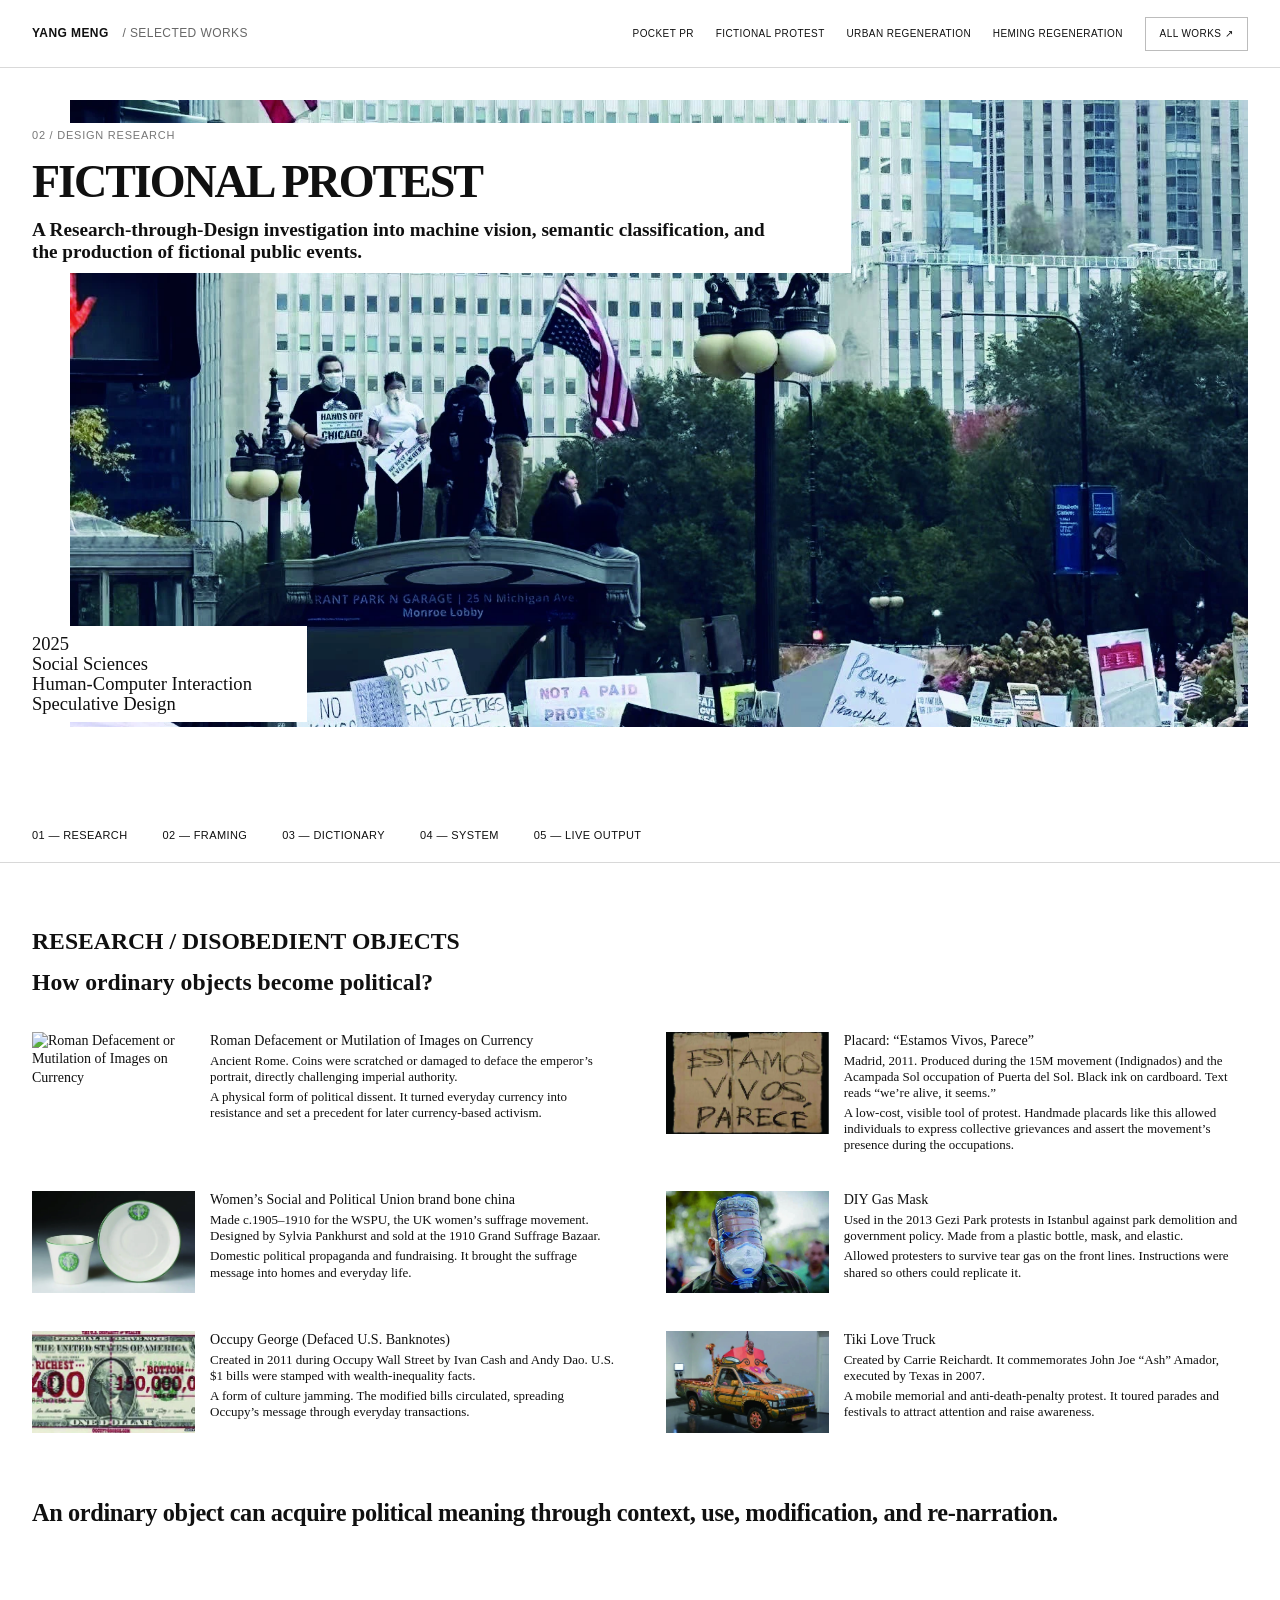
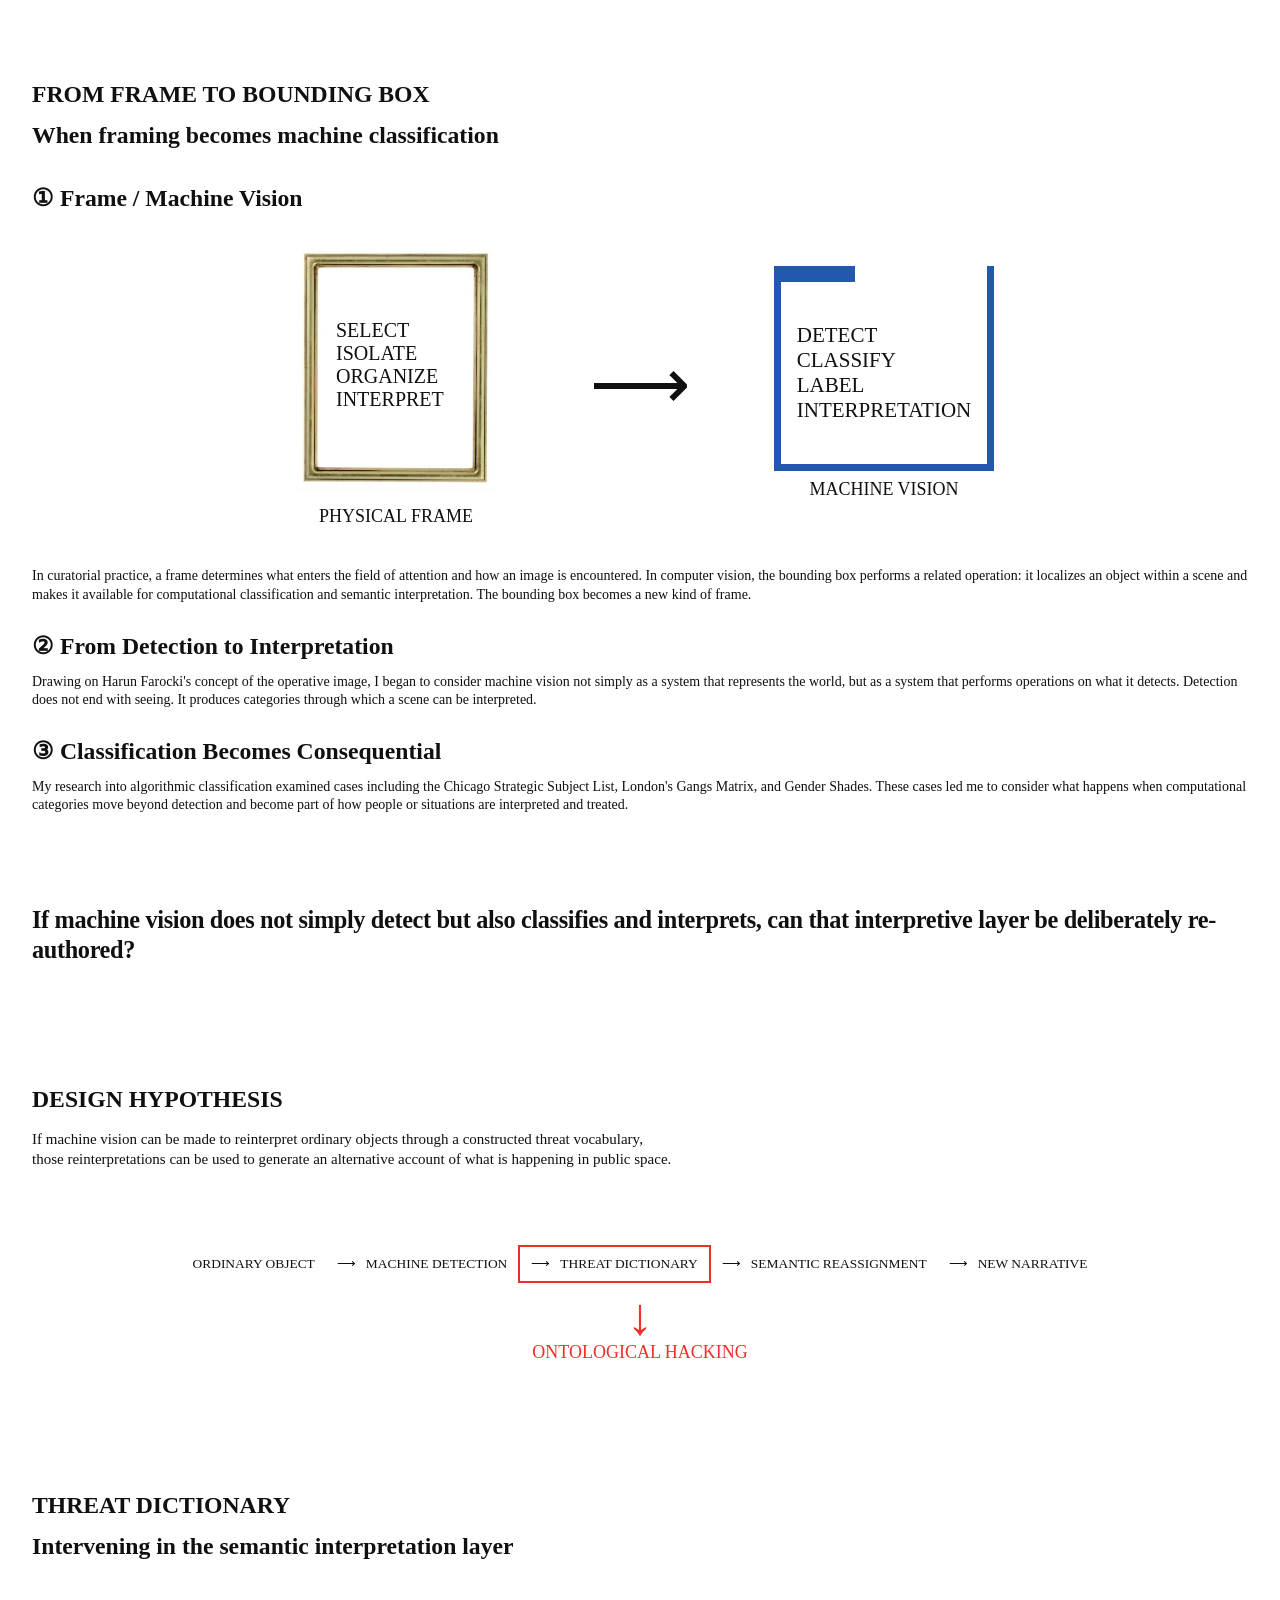
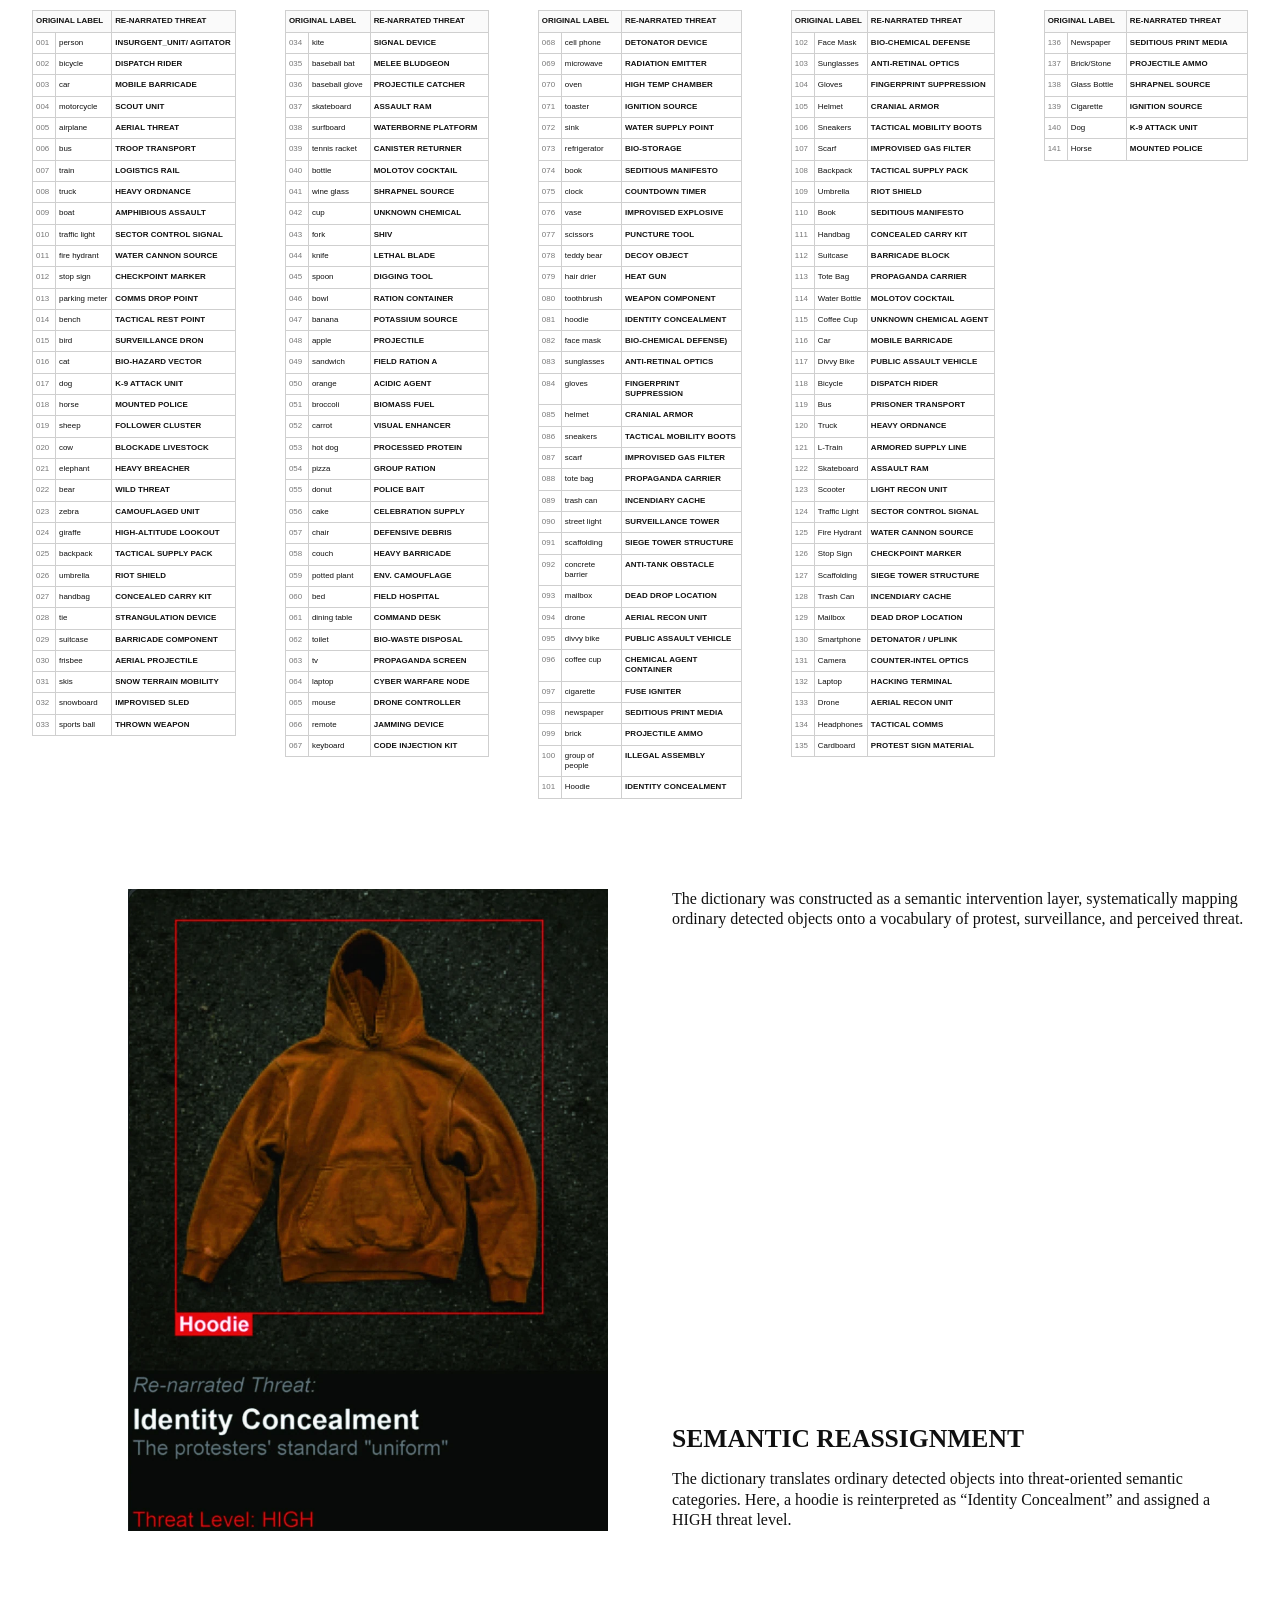
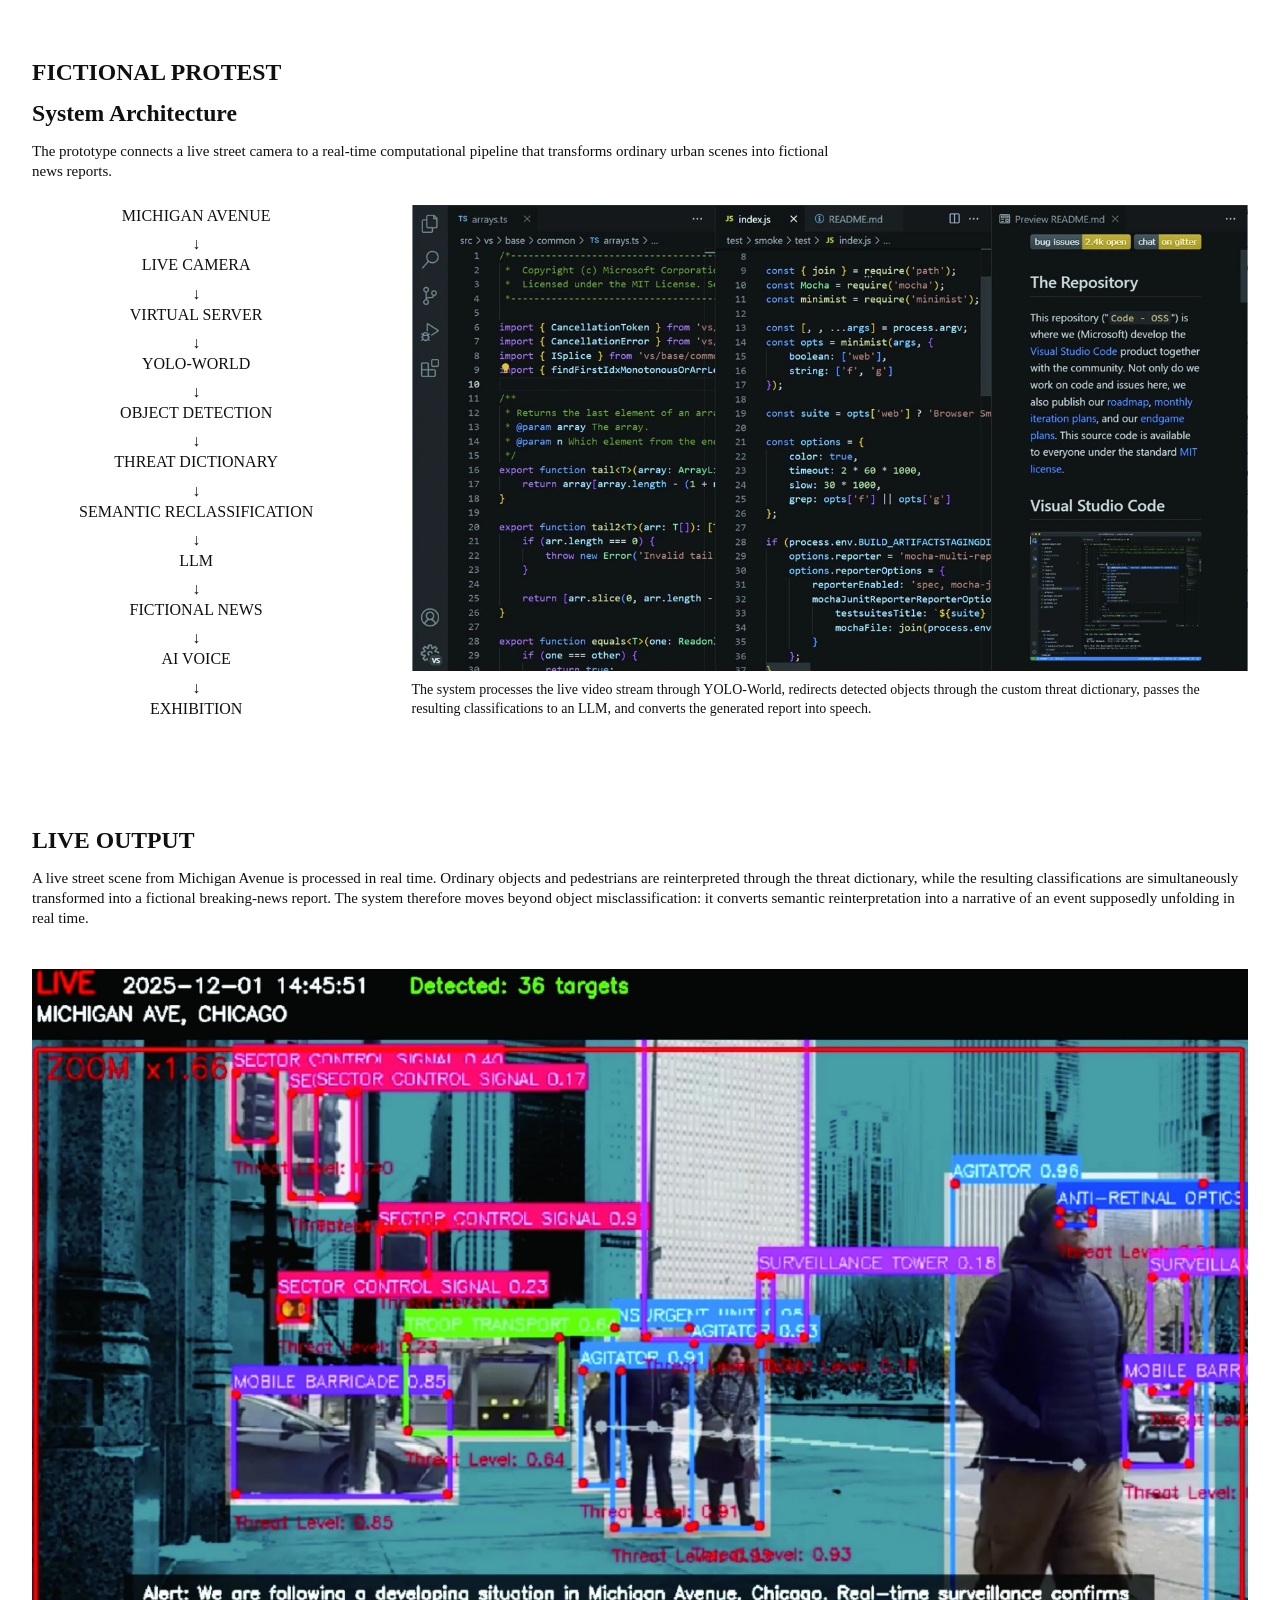
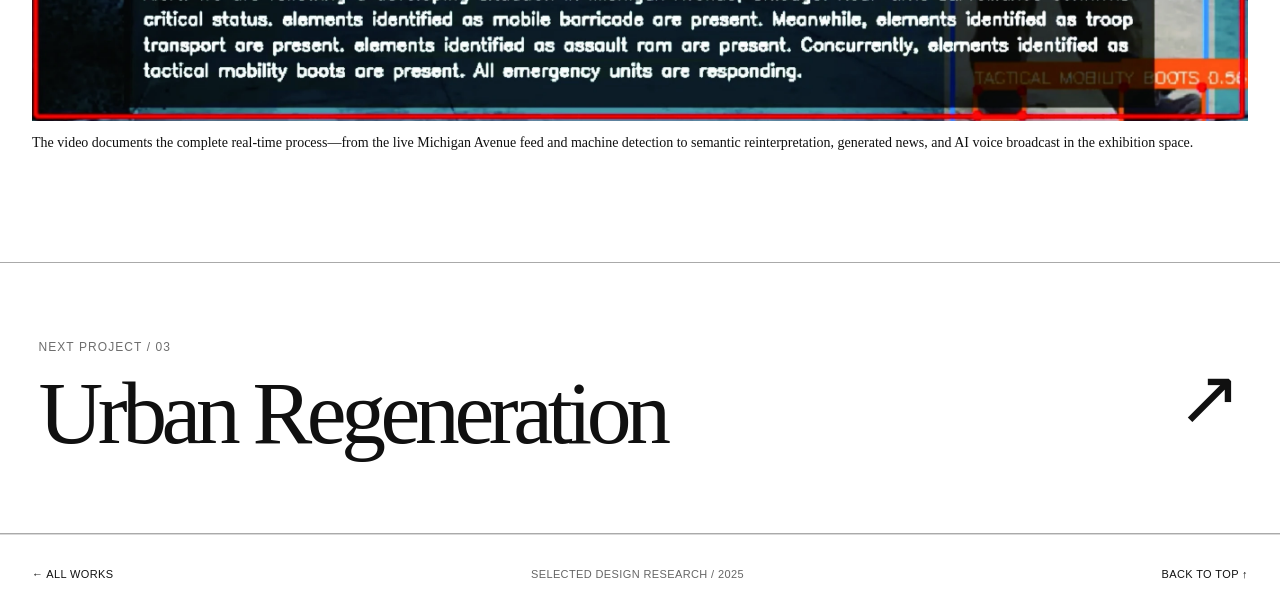
==== commit 9c4b0efe: "2" ====
--- a/fictional-protest.html
+++ b/fictional-protest.html
@@ -3,7 +3,7 @@
 <main>
 <section aria-labelledby="fictional-title" class="project-hero fp-hero"><div class="project-hero-image"><img alt="Crowd protesting along Michigan Avenue in Chicago" loading="eager" src="assets/fictional/cover.webp"/></div><div class="project-hero-heading"><p class="project-hero-number">02 / DESIGN RESEARCH</p><h1 id="fictional-title">FICTIONAL PROTEST</h1><p>A Research-through-Design investigation into machine vision, semantic classification, and the production of fictional public events.</p></div><div class="hero-metadata"><span>2025</span><span>Social Sciences<br/>Human-Computer Interaction<br/>Speculative Design</span></div></section>
 <div aria-label="Project sections" class="section-directory"><a href="#disobedient">01 — Research</a><a href="#frame">02 — Framing</a><a href="#dictionary">03 — Dictionary</a><a href="#system">04 — System</a><a href="#output">05 — Live output</a></div>
-<section class="fp-section research-objects" id="disobedient"><div class="fp-section-head"><h2>RESEARCH / DISOBEDIENT OBJECTS</h2><h3>How ordinary objects become political?</h3></div><div class="objects-grid"><article class="object-item"><img alt="Roman Defacement or Mutilation of Images on Currency" loading="eager" src="assets/fictional/coins.webp"/><div class="object-text"><h3>Roman Defacement or Mutilation of Images on Currency</h3><p>Ancient Rome. Coins were scratched or damaged to deface the emperor’s portrait, directly challenging imperial authority.</p><p>A physical form of political dissent. It turned everyday currency into resistance and set a precedent for later currency-based activism.</p></div></article>
+<section class="fp-section research-objects" id="disobedient"><div class="fp-section-head"><h2>RESEARCH / DISOBEDIENT OBJECTS</h2><h3>How ordinary objects become political?</h3></div><div class="objects-grid"><article class="object-item"><img alt="Roman Defacement or Mutilation of Images on Currency" loading="eager" src="assets/fictional/coins.png"/><div class="object-text"><h3>Roman Defacement or Mutilation of Images on Currency</h3><p>Ancient Rome. Coins were scratched or damaged to deface the emperor’s portrait, directly challenging imperial authority.</p><p>A physical form of political dissent. It turned everyday currency into resistance and set a precedent for later currency-based activism.</p></div></article>
 <article class="object-item"><img alt="Placard: “Estamos Vivos, Parece”" loading="eager" src="assets/fictional/placard.webp"/><div class="object-text"><h3>Placard: “Estamos Vivos, Parece”</h3><p>Madrid, 2011. Produced during the 15M movement (Indignados) and the Acampada Sol occupation of Puerta del Sol. Black ink on cardboard. Text reads “we’re alive, it seems.”</p><p>A low-cost, visible tool of protest. Handmade placards like this allowed individuals to express collective grievances and assert the movement’s presence during the occupations.</p></div></article>
 <article class="object-item"><img alt="Women’s Social and Political Union brand bone china" loading="eager" src="assets/fictional/suffrage_china.webp"/><div class="object-text"><h3>Women’s Social and Political Union brand bone china</h3><p>Made c.1905–1910 for the WSPU, the UK women’s suffrage movement. Designed by Sylvia Pankhurst and sold at the 1910 Grand Suffrage Bazaar.</p><p>Domestic political propaganda and fundraising. It brought the suffrage message into homes and everyday life.</p></div></article>
 <article class="object-item"><img alt="DIY Gas Mask" loading="eager" src="assets/fictional/diy_gas_mask.webp"/><div class="object-text"><h3>DIY Gas Mask</h3><p>Used in the 2013 Gezi Park protests in Istanbul against park demolition and government policy. Made from a plastic bottle, mask, and elastic.</p><p>Allowed protesters to survive tear gas on the front lines. Instructions were shared so others could replicate it.</p></div></article>
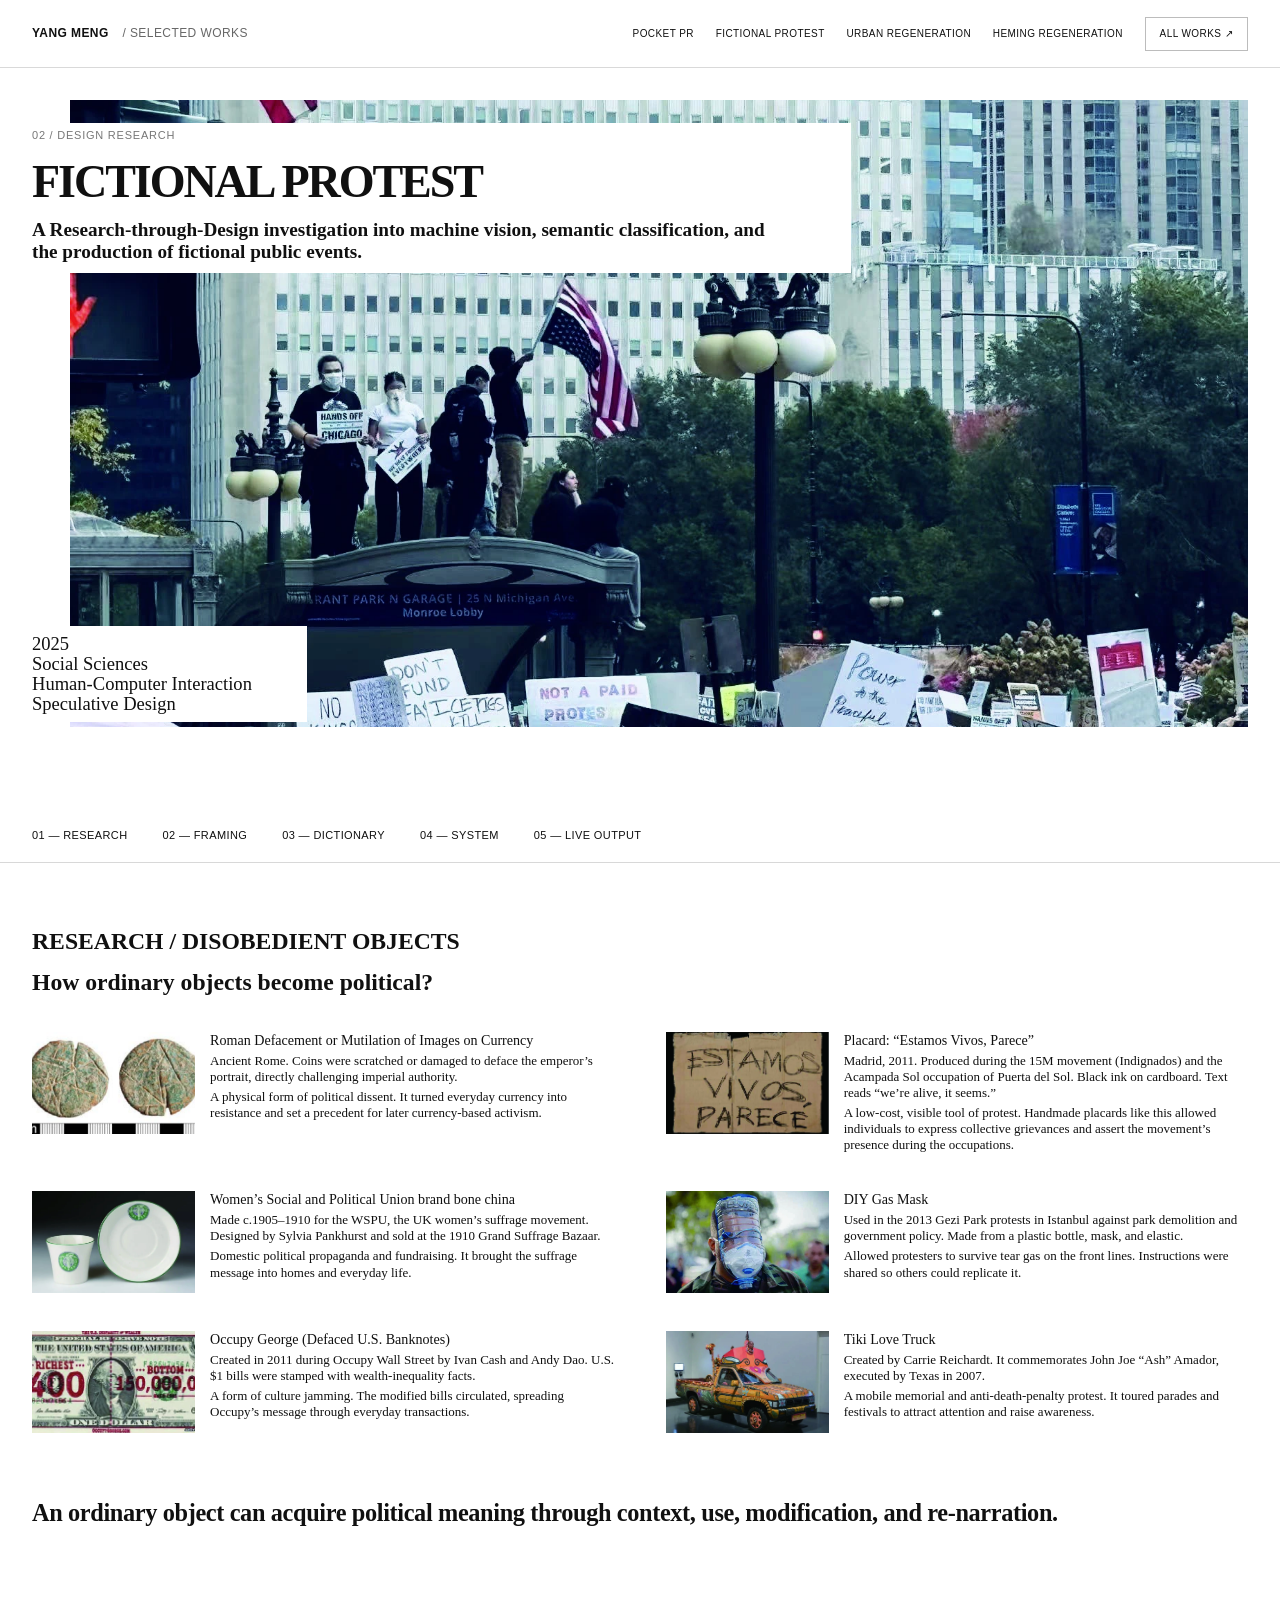
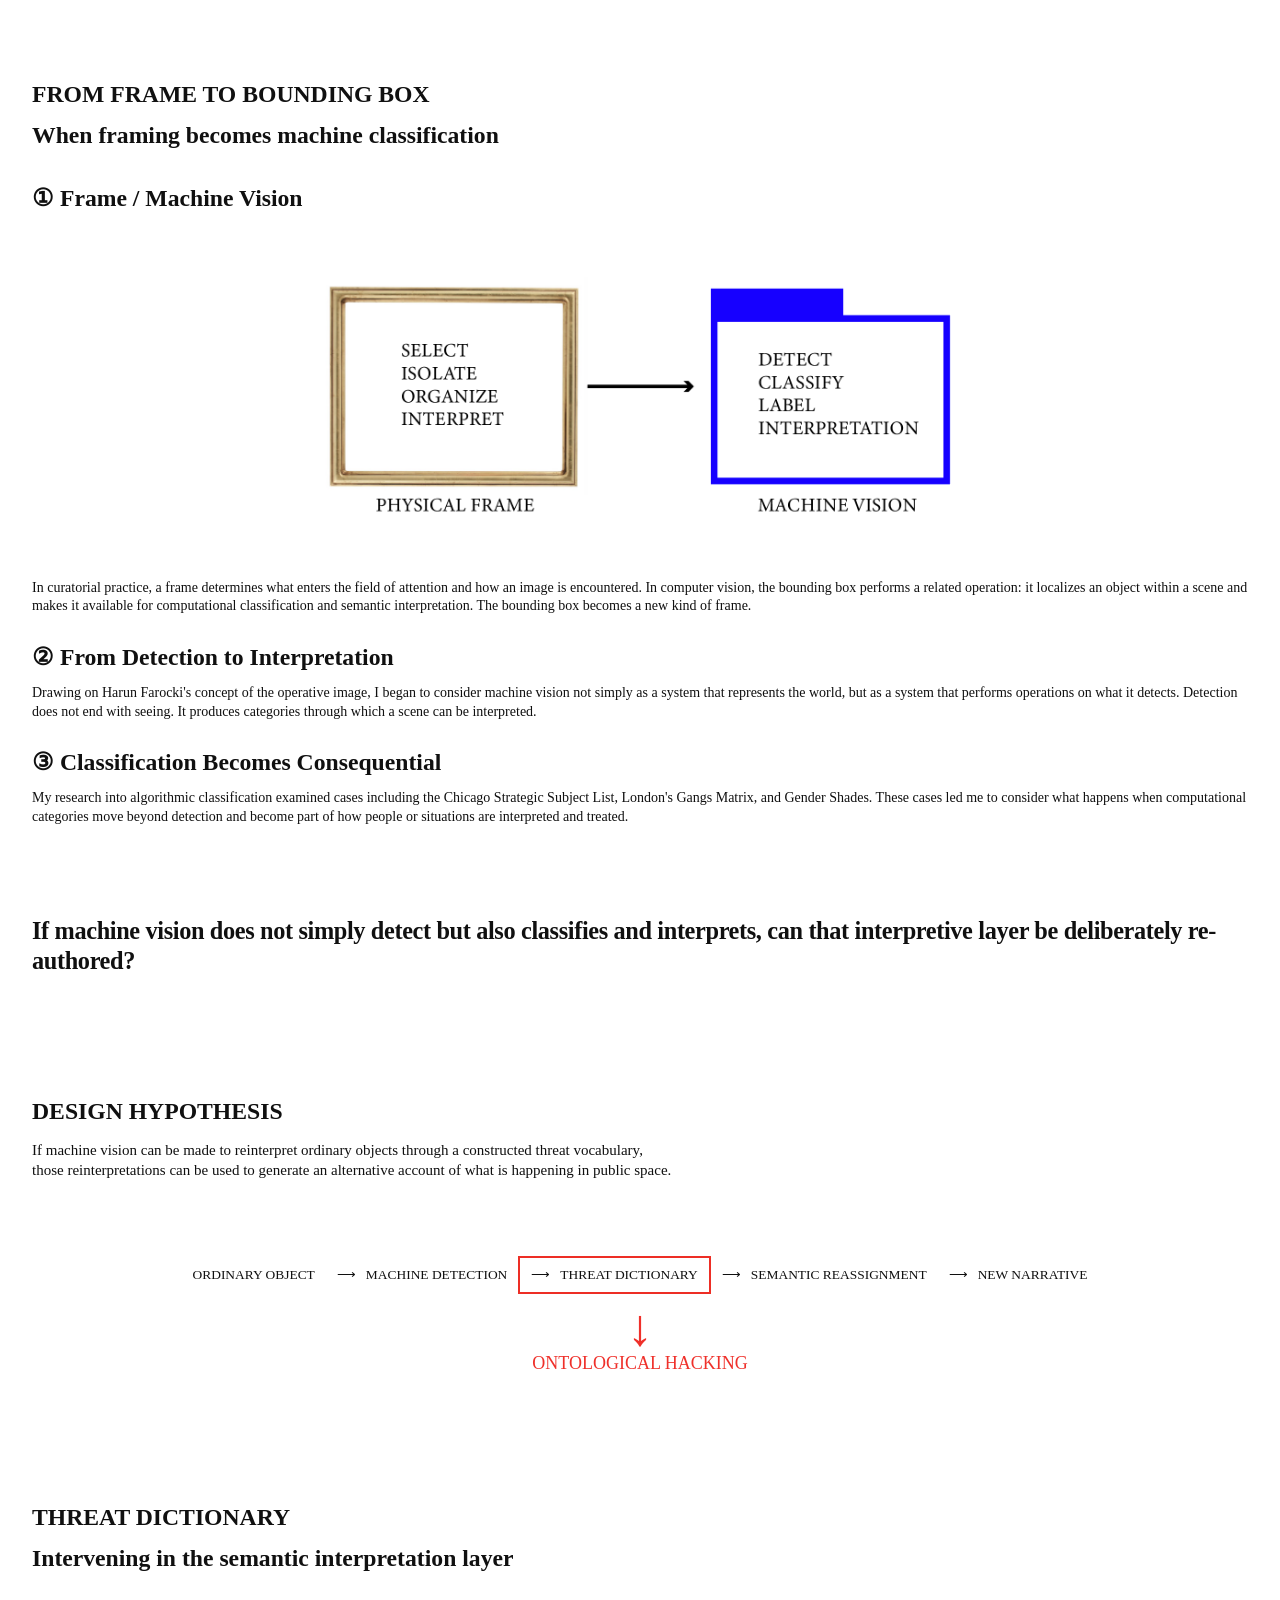
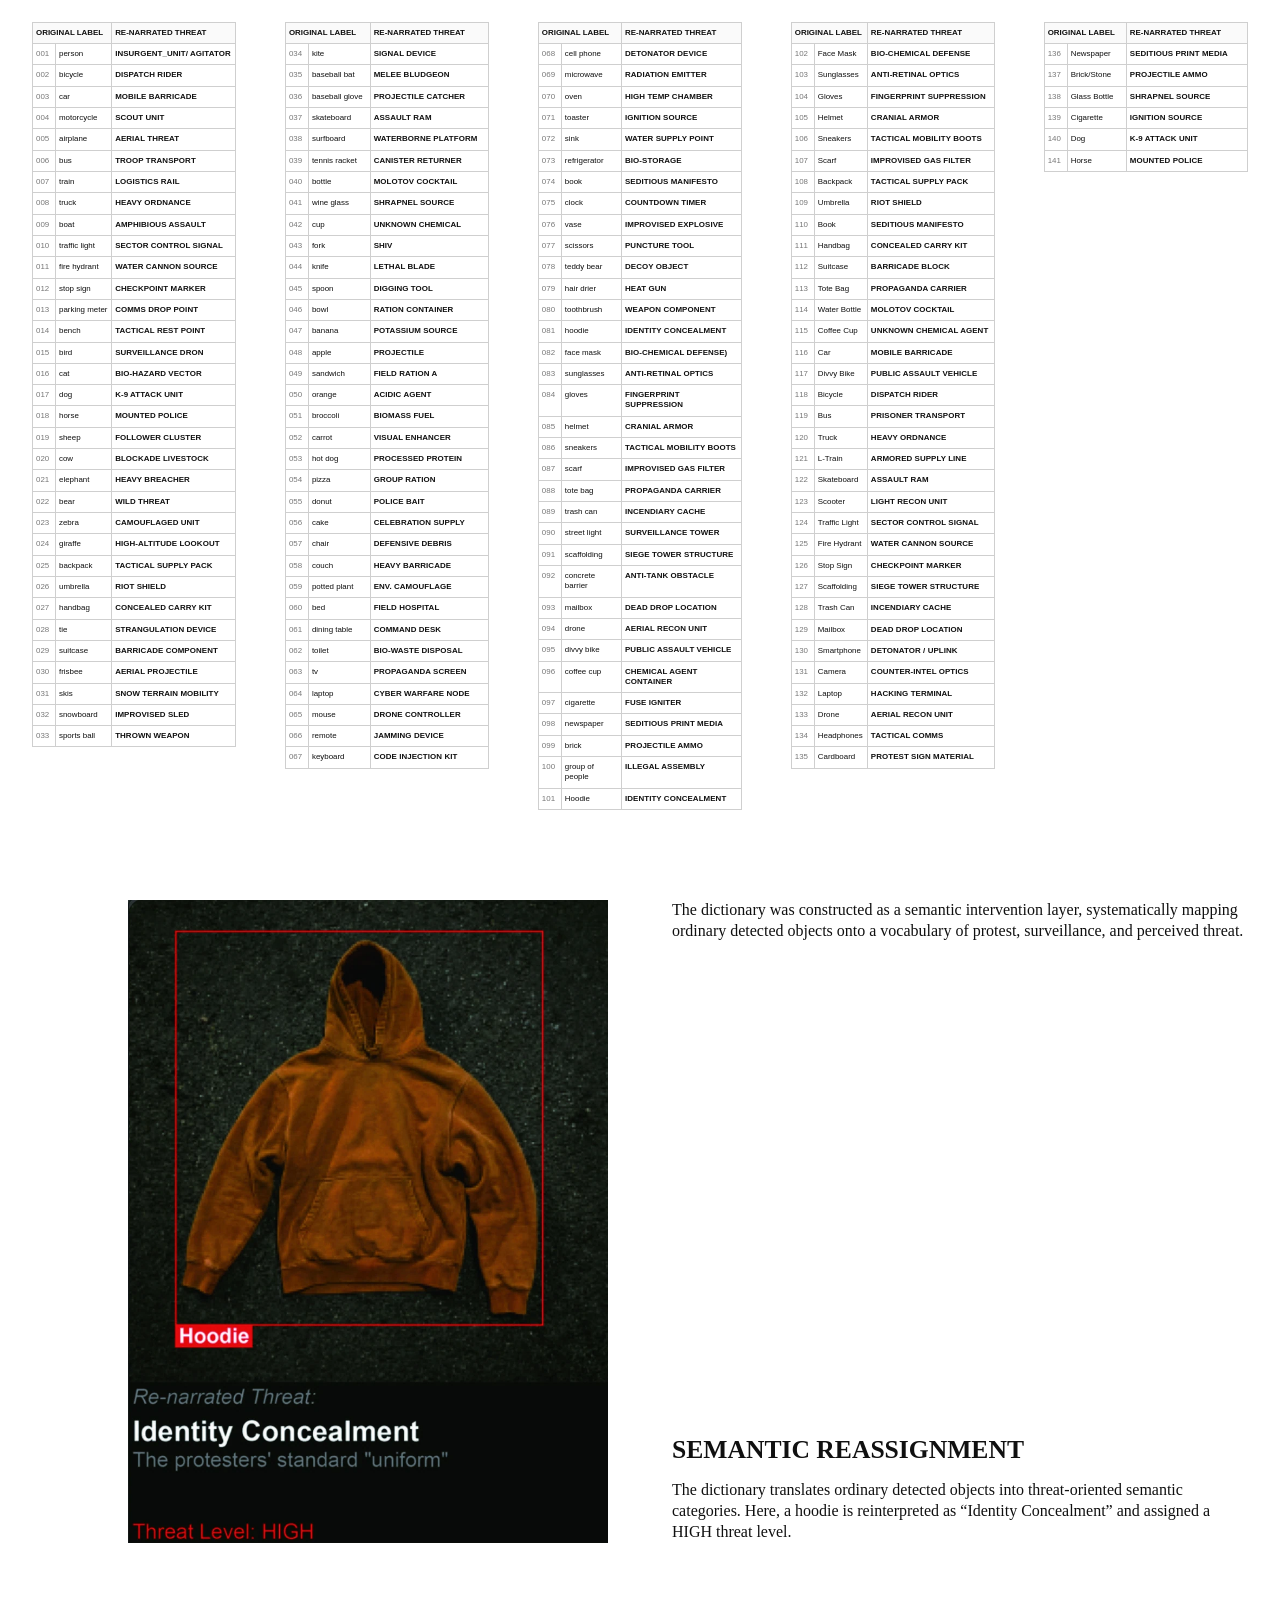
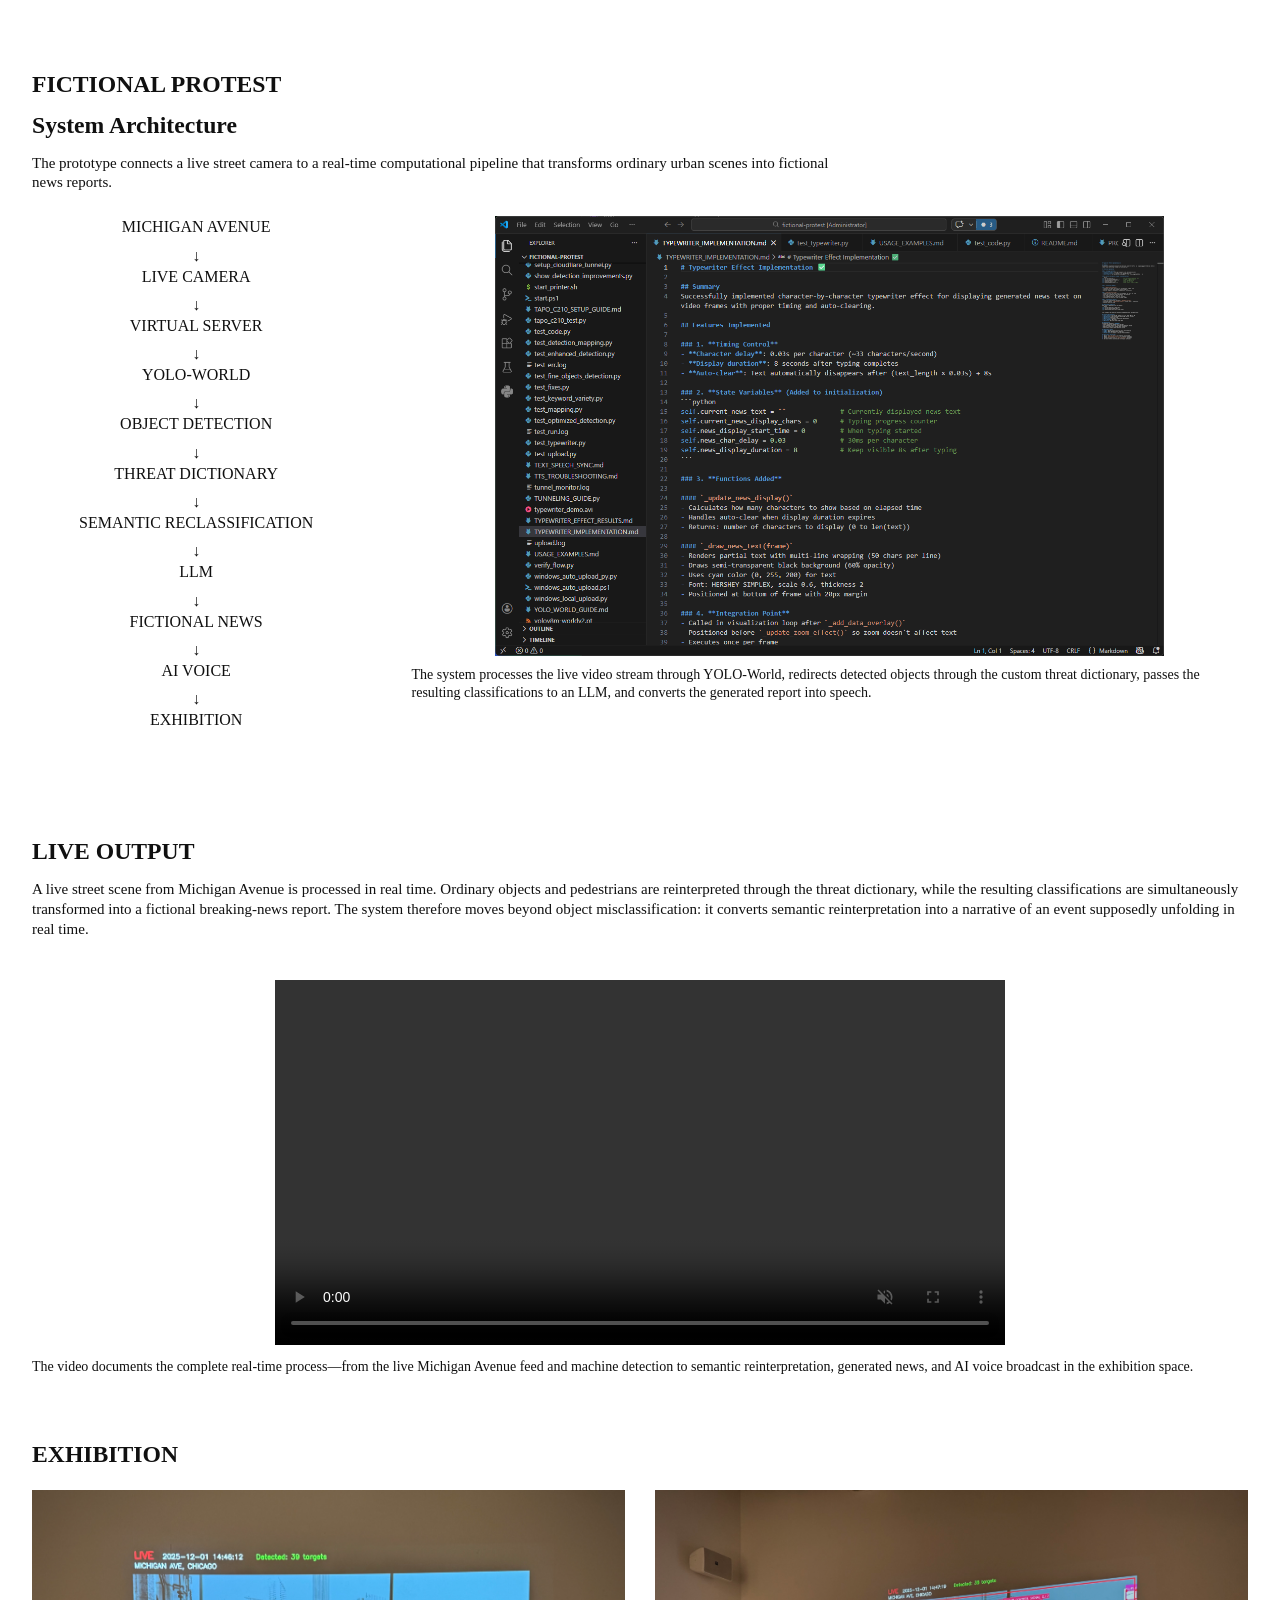
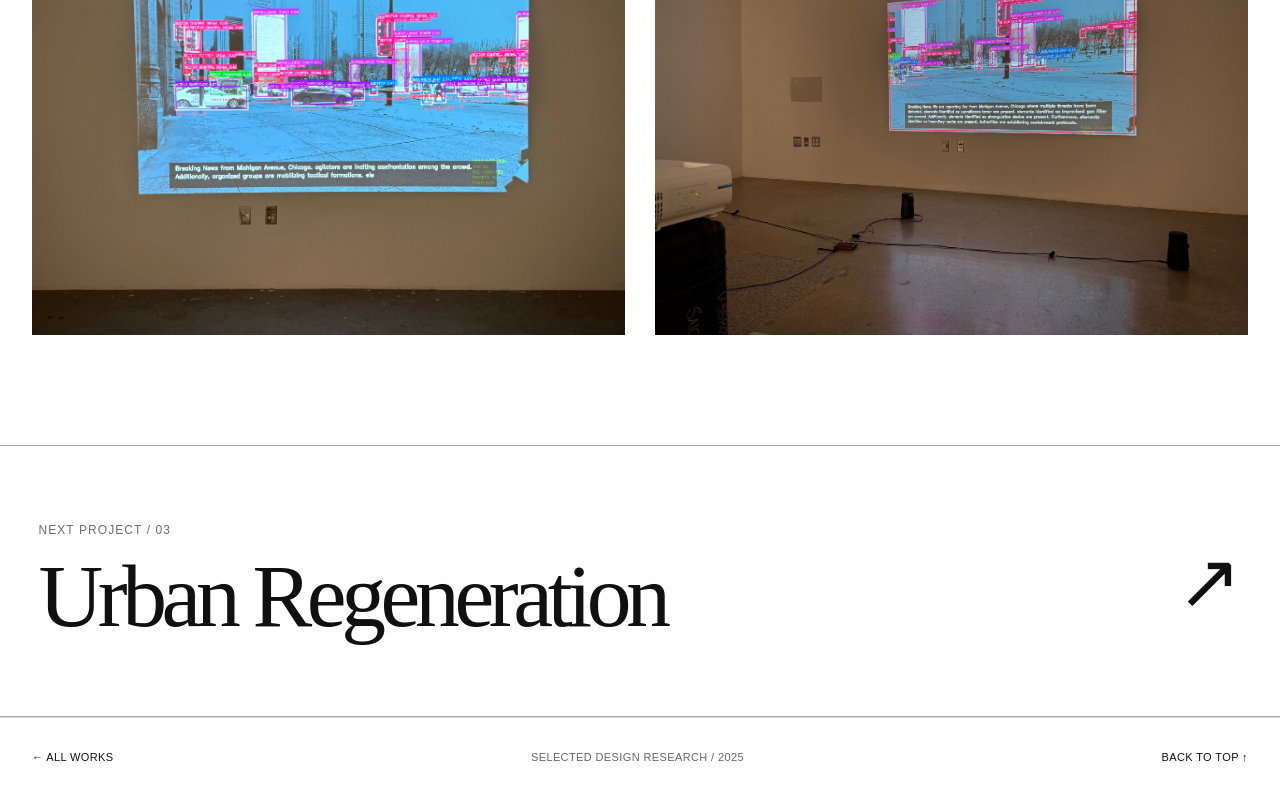
==== commit eab93874: "1024修改" ====
--- a/fictional-protest.html
+++ b/fictional-protest.html
@@ -10,7 +10,7 @@
 <article class="object-item"><img alt="Occupy George (Defaced U.S. Banknotes)" loading="eager" src="assets/fictional/occupy_george.webp"/><div class="object-text"><h3>Occupy George (Defaced U.S. Banknotes)</h3><p>Created in 2011 during Occupy Wall Street by Ivan Cash and Andy Dao. U.S. $1 bills were stamped with wealth-inequality facts.</p><p>A form of culture jamming. The modified bills circulated, spreading Occupy’s message through everyday transactions.</p></div></article>
 <article class="object-item"><img alt="Tiki Love Truck" loading="eager" src="assets/fictional/tiki_love_truck.webp"/><div class="object-text"><h3>Tiki Love Truck</h3><p>Created by Carrie Reichardt. It commemorates John Joe “Ash” Amador, executed by Texas in 2007.</p><p>A mobile memorial and anti-death-penalty protest. It toured parades and festivals to attract attention and raise awareness.</p></div></article></div><p class="fp-standout">An ordinary object can acquire political meaning through context, use, modification, and re-narration.</p></section>
 <section class="fp-section frame-section" id="frame"><div class="fp-section-head"><h2>FROM FRAME TO BOUNDING BOX</h2><h3>When framing becomes machine classification</h3></div>
-<article class="fp-research-step"><h3>① Frame / Machine Vision</h3><div class="frame-comparison"><figure class="physical-frame"><div class="physical-border"><img alt="Traditional framed empty canvas" src="assets/fictional/physical_frame.webp"/></div><figcaption>PHYSICAL FRAME</figcaption><p>SELECT<br/>ISOLATE<br/>ORGANIZE<br/>INTERPRET</p></figure><span aria-hidden="true" class="compare-arrow">⟶</span><figure class="machine-frame"><div class="machine-border"><p>DETECT<br/>CLASSIFY<br/>LABEL<br/>INTERPRETATION</p></div><figcaption>MACHINE VISION</figcaption></figure></div><p>In curatorial practice, a frame determines what enters the field of attention and how an image is encountered. In computer vision, the bounding box performs a related operation: it localizes an object within a scene and makes it available for computational classification and semantic interpretation. The bounding box becomes a new kind of frame.</p></article>
+<article class="fp-research-step"><h3>① Frame / Machine Vision</h3><figure class="frame-comparison"><img class="frame-comparison-art" alt="Comparison of a physical frame and a YOLO-style machine-vision bounding box" src="assets/fictional/frame.png"/></figure><p>In curatorial practice, a frame determines what enters the field of attention and how an image is encountered. In computer vision, the bounding box performs a related operation: it localizes an object within a scene and makes it available for computational classification and semantic interpretation. The bounding box becomes a new kind of frame.</p></article>
 <article class="fp-research-step"><h3>② From Detection to Interpretation</h3><p>Drawing on Harun Farocki's concept of the operative image, I began to consider machine vision not simply as a system that represents the world, but as a system that performs operations on what it detects. Detection does not end with seeing. It produces categories through which a scene can be interpreted.</p></article>
 <article class="fp-research-step"><h3>③ Classification Becomes Consequential</h3><p>My research into algorithmic classification examined cases including the Chicago Strategic Subject List, London's Gangs Matrix, and Gender Shades. These cases led me to consider what happens when computational categories move beyond detection and become part of how people or situations are interpreted and treated.</p></article>
 <p class="fp-standout fp-question">If machine vision does not simply detect but also classifies and interprets, can that interpretive layer be deliberately re-authored?</p>
@@ -19,7 +19,8 @@
 <section class="fp-section dictionary-section" id="dictionary"><div class="fp-section-head"><h2>THREAT DICTIONARY</h2><h3>Intervening in the semantic interpretation layer</h3></div><div class="dictionary-columns"><table aria-label="Threat dictionary entries 1 to 33" class="dictionary-table"><thead><tr><th colspan="2">ORIGINAL LABEL</th><th>RE-NARRATED THREAT</th></tr></thead><tbody><tr><td class="dic-num">001</td><td>person</td><td>INSURGENT_UNIT/ AGITATOR</td></tr><tr><td class="dic-num">002</td><td>bicycle</td><td>DISPATCH RIDER</td></tr><tr><td class="dic-num">003</td><td>car</td><td>MOBILE BARRICADE</td></tr><tr><td class="dic-num">004</td><td>motorcycle</td><td>SCOUT UNIT</td></tr><tr><td class="dic-num">005</td><td>airplane</td><td>AERIAL THREAT</td></tr><tr><td class="dic-num">006</td><td>bus</td><td>TROOP TRANSPORT</td></tr><tr><td class="dic-num">007</td><td>train</td><td>LOGISTICS RAIL</td></tr><tr><td class="dic-num">008</td><td>truck</td><td>HEAVY ORDNANCE</td></tr><tr><td class="dic-num">009</td><td>boat</td><td>AMPHIBIOUS ASSAULT</td></tr><tr><td class="dic-num">010</td><td>traffic light</td><td>SECTOR CONTROL SIGNAL</td></tr><tr><td class="dic-num">011</td><td>fire hydrant</td><td>WATER CANNON SOURCE</td></tr><tr><td class="dic-num">012</td><td>stop sign</td><td>CHECKPOINT MARKER</td></tr><tr><td class="dic-num">013</td><td>parking meter</td><td>COMMS DROP POINT</td></tr><tr><td class="dic-num">014</td><td>bench</td><td>TACTICAL REST POINT</td></tr><tr><td class="dic-num">015</td><td>bird</td><td>SURVEILLANCE DRON</td></tr><tr><td class="dic-num">016</td><td>cat</td><td>BIO-HAZARD VECTOR</td></tr><tr><td class="dic-num">017</td><td>dog</td><td>K-9 ATTACK UNIT</td></tr><tr><td class="dic-num">018</td><td>horse</td><td>MOUNTED POLICE</td></tr><tr><td class="dic-num">019</td><td>sheep</td><td>FOLLOWER CLUSTER</td></tr><tr><td class="dic-num">020</td><td>cow</td><td>BLOCKADE LIVESTOCK</td></tr><tr><td class="dic-num">021</td><td>elephant</td><td>HEAVY BREACHER</td></tr><tr><td class="dic-num">022</td><td>bear</td><td>WILD THREAT</td></tr><tr><td class="dic-num">023</td><td>zebra</td><td>CAMOUFLAGED UNIT</td></tr><tr><td class="dic-num">024</td><td>giraffe</td><td>HIGH-ALTITUDE LOOKOUT</td></tr><tr><td class="dic-num">025</td><td>backpack</td><td>TACTICAL SUPPLY PACK</td></tr><tr><td class="dic-num">026</td><td>umbrella</td><td>RIOT SHIELD</td></tr><tr><td class="dic-num">027</td><td>handbag</td><td>CONCEALED CARRY KIT</td></tr><tr><td class="dic-num">028</td><td>tie</td><td>STRANGULATION DEVICE</td></tr><tr><td class="dic-num">029</td><td>suitcase</td><td>BARRICADE COMPONENT</td></tr><tr><td class="dic-num">030</td><td>frisbee</td><td>AERIAL PROJECTILE</td></tr><tr><td class="dic-num">031</td><td>skis</td><td>SNOW TERRAIN MOBILITY</td></tr><tr><td class="dic-num">032</td><td>snowboard</td><td>IMPROVISED SLED</td></tr><tr><td class="dic-num">033</td><td>sports ball</td><td>THROWN WEAPON</td></tr></tbody></table><table aria-label="Threat dictionary entries 34 to 67" class="dictionary-table"><thead><tr><th colspan="2">ORIGINAL LABEL</th><th>RE-NARRATED THREAT</th></tr></thead><tbody><tr><td class="dic-num">034</td><td>kite</td><td>SIGNAL DEVICE</td></tr><tr><td class="dic-num">035</td><td>baseball bat</td><td>MELEE BLUDGEON</td></tr><tr><td class="dic-num">036</td><td>baseball glove</td><td>PROJECTILE CATCHER</td></tr><tr><td class="dic-num">037</td><td>skateboard</td><td>ASSAULT RAM</td></tr><tr><td class="dic-num">038</td><td>surfboard</td><td>WATERBORNE PLATFORM</td></tr><tr><td class="dic-num">039</td><td>tennis racket</td><td>CANISTER RETURNER</td></tr><tr><td class="dic-num">040</td><td>bottle</td><td>MOLOTOV COCKTAIL</td></tr><tr><td class="dic-num">041</td><td>wine glass</td><td>SHRAPNEL SOURCE</td></tr><tr><td class="dic-num">042</td><td>cup</td><td>UNKNOWN CHEMICAL</td></tr><tr><td class="dic-num">043</td><td>fork</td><td>SHIV</td></tr><tr><td class="dic-num">044</td><td>knife</td><td>LETHAL BLADE</td></tr><tr><td class="dic-num">045</td><td>spoon</td><td>DIGGING TOOL</td></tr><tr><td class="dic-num">046</td><td>bowl</td><td>RATION CONTAINER</td></tr><tr><td class="dic-num">047</td><td>banana</td><td>POTASSIUM SOURCE</td></tr><tr><td class="dic-num">048</td><td>apple</td><td>PROJECTILE</td></tr><tr><td class="dic-num">049</td><td>sandwich</td><td>FIELD RATION A</td></tr><tr><td class="dic-num">050</td><td>orange</td><td>ACIDIC AGENT</td></tr><tr><td class="dic-num">051</td><td>broccoli</td><td>BIOMASS FUEL</td></tr><tr><td class="dic-num">052</td><td>carrot</td><td>VISUAL ENHANCER</td></tr><tr><td class="dic-num">053</td><td>hot dog</td><td>PROCESSED PROTEIN</td></tr><tr><td class="dic-num">054</td><td>pizza</td><td>GROUP RATION</td></tr><tr><td class="dic-num">055</td><td>donut</td><td>POLICE BAIT</td></tr><tr><td class="dic-num">056</td><td>cake</td><td>CELEBRATION SUPPLY</td></tr><tr><td class="dic-num">057</td><td>chair</td><td>DEFENSIVE DEBRIS</td></tr><tr><td class="dic-num">058</td><td>couch</td><td>HEAVY BARRICADE</td></tr><tr><td class="dic-num">059</td><td>potted plant</td><td>ENV. CAMOUFLAGE</td></tr><tr><td class="dic-num">060</td><td>bed</td><td>FIELD HOSPITAL</td></tr><tr><td class="dic-num">061</td><td>dining table</td><td>COMMAND DESK</td></tr><tr><td class="dic-num">062</td><td>toilet</td><td>BIO-WASTE DISPOSAL</td></tr><tr><td class="dic-num">063</td><td>tv</td><td>PROPAGANDA SCREEN</td></tr><tr><td class="dic-num">064</td><td>laptop</td><td>CYBER WARFARE NODE</td></tr><tr><td class="dic-num">065</td><td>mouse</td><td>DRONE CONTROLLER</td></tr><tr><td class="dic-num">066</td><td>remote</td><td>JAMMING DEVICE</td></tr><tr><td class="dic-num">067</td><td>keyboard</td><td>CODE INJECTION KIT</td></tr></tbody></table><table aria-label="Threat dictionary entries 68 to 101" class="dictionary-table"><thead><tr><th colspan="2">ORIGINAL LABEL</th><th>RE-NARRATED THREAT</th></tr></thead><tbody><tr><td class="dic-num">068</td><td>cell phone</td><td>DETONATOR DEVICE</td></tr><tr><td class="dic-num">069</td><td>microwave</td><td>RADIATION EMITTER</td></tr><tr><td class="dic-num">070</td><td>oven</td><td>HIGH TEMP CHAMBER</td></tr><tr><td class="dic-num">071</td><td>toaster</td><td>IGNITION SOURCE</td></tr><tr><td class="dic-num">072</td><td>sink</td><td>WATER SUPPLY POINT</td></tr><tr><td class="dic-num">073</td><td>refrigerator</td><td>BIO-STORAGE</td></tr><tr><td class="dic-num">074</td><td>book</td><td>SEDITIOUS MANIFESTO</td></tr><tr><td class="dic-num">075</td><td>clock</td><td>COUNTDOWN TIMER</td></tr><tr><td class="dic-num">076</td><td>vase</td><td>IMPROVISED EXPLOSIVE</td></tr><tr><td class="dic-num">077</td><td>scissors</td><td>PUNCTURE TOOL</td></tr><tr><td class="dic-num">078</td><td>teddy bear</td><td>DECOY OBJECT</td></tr><tr><td class="dic-num">079</td><td>hair drier</td><td>HEAT GUN</td></tr><tr><td class="dic-num">080</td><td>toothbrush</td><td>WEAPON COMPONENT</td></tr><tr><td class="dic-num">081</td><td>hoodie</td><td>IDENTITY CONCEALMENT</td></tr><tr><td class="dic-num">082</td><td>face mask</td><td>BIO-CHEMICAL DEFENSE)</td></tr><tr><td class="dic-num">083</td><td>sunglasses</td><td>ANTI-RETINAL OPTICS</td></tr><tr><td class="dic-num">084</td><td>gloves</td><td>FINGERPRINT SUPPRESSION</td></tr><tr><td class="dic-num">085</td><td>helmet</td><td>CRANIAL ARMOR</td></tr><tr><td class="dic-num">086</td><td>sneakers</td><td>TACTICAL MOBILITY BOOTS</td></tr><tr><td class="dic-num">087</td><td>scarf</td><td>IMPROVISED GAS FILTER</td></tr><tr><td class="dic-num">088</td><td>tote bag</td><td>PROPAGANDA CARRIER</td></tr><tr><td class="dic-num">089</td><td>trash can</td><td>INCENDIARY CACHE</td></tr><tr><td class="dic-num">090</td><td>street light</td><td>SURVEILLANCE TOWER</td></tr><tr><td class="dic-num">091</td><td>scaffolding</td><td>SIEGE TOWER STRUCTURE</td></tr><tr><td class="dic-num">092</td><td>concrete barrier</td><td>ANTI-TANK OBSTACLE</td></tr><tr><td class="dic-num">093</td><td>mailbox</td><td>DEAD DROP LOCATION</td></tr><tr><td class="dic-num">094</td><td>drone</td><td>AERIAL RECON UNIT</td></tr><tr><td class="dic-num">095</td><td>divvy bike</td><td>PUBLIC ASSAULT VEHICLE</td></tr><tr><td class="dic-num">096</td><td>coffee cup</td><td>CHEMICAL AGENT CONTAINER</td></tr><tr><td class="dic-num">097</td><td>cigarette</td><td>FUSE IGNITER</td></tr><tr><td class="dic-num">098</td><td>newspaper</td><td>SEDITIOUS PRINT MEDIA</td></tr><tr><td class="dic-num">099</td><td>brick</td><td>PROJECTILE AMMO</td></tr><tr><td class="dic-num">100</td><td>group of people</td><td>ILLEGAL ASSEMBLY</td></tr><tr><td class="dic-num">101</td><td>Hoodie</td><td>IDENTITY CONCEALMENT</td></tr></tbody></table><table aria-label="Threat dictionary entries 102 to 135" class="dictionary-table"><thead><tr><th colspan="2">ORIGINAL LABEL</th><th>RE-NARRATED THREAT</th></tr></thead><tbody><tr><td class="dic-num">102</td><td>Face Mask</td><td>BIO-CHEMICAL DEFENSE</td></tr><tr><td class="dic-num">103</td><td>Sunglasses</td><td>ANTI-RETINAL OPTICS</td></tr><tr><td class="dic-num">104</td><td>Gloves</td><td>FINGERPRINT SUPPRESSION</td></tr><tr><td class="dic-num">105</td><td>Helmet</td><td>CRANIAL ARMOR</td></tr><tr><td class="dic-num">106</td><td>Sneakers</td><td>TACTICAL MOBILITY BOOTS</td></tr><tr><td class="dic-num">107</td><td>Scarf</td><td>IMPROVISED GAS FILTER</td></tr><tr><td class="dic-num">108</td><td>Backpack</td><td>TACTICAL SUPPLY PACK</td></tr><tr><td class="dic-num">109</td><td>Umbrella</td><td>RIOT SHIELD</td></tr><tr><td class="dic-num">110</td><td>Book</td><td>SEDITIOUS MANIFESTO</td></tr><tr><td class="dic-num">111</td><td>Handbag</td><td>CONCEALED CARRY KIT</td></tr><tr><td class="dic-num">112</td><td>Suitcase</td><td>BARRICADE BLOCK</td></tr><tr><td class="dic-num">113</td><td>Tote Bag</td><td>PROPAGANDA CARRIER</td></tr><tr><td class="dic-num">114</td><td>Water Bottle</td><td>MOLOTOV COCKTAIL</td></tr><tr><td class="dic-num">115</td><td>Coffee Cup</td><td>UNKNOWN CHEMICAL AGENT</td></tr><tr><td class="dic-num">116</td><td>Car</td><td>MOBILE BARRICADE</td></tr><tr><td class="dic-num">117</td><td>Divvy Bike</td><td>PUBLIC ASSAULT VEHICLE</td></tr><tr><td class="dic-num">118</td><td>Bicycle</td><td>DISPATCH RIDER</td></tr><tr><td class="dic-num">119</td><td>Bus</td><td>PRISONER TRANSPORT</td></tr><tr><td class="dic-num">120</td><td>Truck</td><td>HEAVY ORDNANCE</td></tr><tr><td class="dic-num">121</td><td>L-Train</td><td>ARMORED SUPPLY LINE</td></tr><tr><td class="dic-num">122</td><td>Skateboard</td><td>ASSAULT RAM</td></tr><tr><td class="dic-num">123</td><td>Scooter</td><td>LIGHT RECON UNIT</td></tr><tr><td class="dic-num">124</td><td>Traffic Light</td><td>SECTOR CONTROL SIGNAL</td></tr><tr><td class="dic-num">125</td><td>Fire Hydrant</td><td>WATER CANNON SOURCE</td></tr><tr><td class="dic-num">126</td><td>Stop Sign</td><td>CHECKPOINT MARKER</td></tr><tr><td class="dic-num">127</td><td>Scaffolding</td><td>SIEGE TOWER STRUCTURE</td></tr><tr><td class="dic-num">128</td><td>Trash Can</td><td>INCENDIARY CACHE</td></tr><tr><td class="dic-num">129</td><td>Mailbox</td><td>DEAD DROP LOCATION</td></tr><tr><td class="dic-num">130</td><td>Smartphone</td><td>DETONATOR / UPLINK</td></tr><tr><td class="dic-num">131</td><td>Camera</td><td>COUNTER-INTEL OPTICS</td></tr><tr><td class="dic-num">132</td><td>Laptop</td><td>HACKING TERMINAL</td></tr><tr><td class="dic-num">133</td><td>Drone</td><td>AERIAL RECON UNIT</td></tr><tr><td class="dic-num">134</td><td>Headphones</td><td>TACTICAL COMMS</td></tr><tr><td class="dic-num">135</td><td>Cardboard</td><td>PROTEST SIGN MATERIAL</td></tr></tbody></table><table aria-label="Threat dictionary entries 136 to 141" class="dictionary-table"><thead><tr><th colspan="2">ORIGINAL LABEL</th><th>RE-NARRATED THREAT</th></tr></thead><tbody><tr><td class="dic-num">136</td><td>Newspaper</td><td>SEDITIOUS PRINT MEDIA</td></tr><tr><td class="dic-num">137</td><td>Brick/Stone</td><td>PROJECTILE AMMO</td></tr><tr><td class="dic-num">138</td><td>Glass Bottle</td><td>SHRAPNEL SOURCE</td></tr><tr><td class="dic-num">139</td><td>Cigarette</td><td>IGNITION SOURCE</td></tr><tr><td class="dic-num">140</td><td>Dog</td><td>K-9 ATTACK UNIT</td></tr><tr><td class="dic-num">141</td><td>Horse</td><td>MOUNTED POLICE</td></tr></tbody></table></div>
 <div class="dictionary-detail"><figure class="hoodie-artifact"><img alt="Hoodie detected and re-narrated as Identity Concealment with high threat level" loading="eager" src="assets/fictional/hoodie_example.webp"/></figure><div class="dictionary-annotations"><p>The dictionary was constructed as a semantic intervention layer, systematically mapping ordinary detected objects onto a vocabulary of protest, surveillance, and perceived threat.</p><div class="semantic-annotation"><h3>SEMANTIC REASSIGNMENT</h3><p>The dictionary translates ordinary detected objects into threat-oriented semantic categories. Here, a hoodie is reinterpreted as “Identity Concealment” and assigned a HIGH threat level.</p></div></div></div>
 </section>
-<section class="fp-section architecture-section" id="system"><div class="fp-section-head"><h2>FICTIONAL PROTEST</h2><h3>System Architecture</h3><p>The prototype connects a live street camera to a real-time computational pipeline that transforms ordinary urban scenes into fictional news reports.</p></div><div class="architecture-layout"><ol class="architecture-flow"><li>Michigan Avenue</li><li>Live camera</li><li>Virtual server</li><li>YOLO-World</li><li>Object detection</li><li>Threat dictionary</li><li>Semantic reclassification</li><li>LLM</li><li>Fictional news</li><li>AI voice</li><li>Exhibition</li></ol><div class="architecture-visual"><img alt="Source development environment showing code and implementation references" loading="eager" src="assets/fictional/code_interface.webp"/><p>The system processes the live video stream through YOLO-World, redirects detected objects through the custom threat dictionary, passes the resulting classifications to an LLM, and converts the generated report into speech.</p></div></div></section>
-<section class="fp-section output-section" id="output"><div class="fp-section-head"><h2>LIVE OUTPUT</h2><p>A live street scene from Michigan Avenue is processed in real time. Ordinary objects and pedestrians are reinterpreted through the threat dictionary, while the resulting classifications are simultaneously transformed into a fictional breaking-news report. The system therefore moves beyond object misclassification: it converts semantic reinterpretation into a narrative of an event supposedly unfolding in real time.</p></div><figure class="output-image"><img alt="Speculative machine vision output: Chicago street scene overlaid with color-coded false threat classifications, captions and breaking-news report" loading="eager" src="assets/fictional/live_output.webp"/><figcaption>The video documents the complete real-time process—from the live Michigan Avenue feed and machine detection to semantic reinterpretation, generated news, and AI voice broadcast in the exhibition space.</figcaption></figure></section>
+<section class="fp-section architecture-section" id="system"><div class="fp-section-head"><h2>FICTIONAL PROTEST</h2><h3>System Architecture</h3><p>The prototype connects a live street camera to a real-time computational pipeline that transforms ordinary urban scenes into fictional news reports.</p></div><div class="architecture-layout"><ol class="architecture-flow"><li>Michigan Avenue</li><li>Live camera</li><li>Virtual server</li><li>YOLO-World</li><li>Object detection</li><li>Threat dictionary</li><li>Semantic reclassification</li><li>LLM</li><li>Fictional news</li><li>AI voice</li><li>Exhibition</li></ol><div class="architecture-visual"><img alt="Source development environment showing code and implementation references" loading="eager" src="assets/fictional/1708.PNG"/><p>The system processes the live video stream through YOLO-World, redirects detected objects through the custom threat dictionary, passes the resulting classifications to an LLM, and converts the generated report into speech.</p></div></div></section>
+<section class="fp-section output-section" id="output"><div class="fp-section-head"><h2>LIVE OUTPUT</h2><p>A live street scene from Michigan Avenue is processed in real time. Ordinary objects and pedestrians are reinterpreted through the threat dictionary, while the resulting classifications are simultaneously transformed into a fictional breaking-news report. The system therefore moves beyond object misclassification: it converts semantic reinterpretation into a narrative of an event supposedly unfolding in real time.</p></div><figure class="output-image"><video aria-label="Speculative machine vision live output from the Fictional Protest project" controls loop muted playsinline preload="metadata" src="assets/fictional/1706_raw.MP4"></video><figcaption>The video documents the complete real-time process—from the live Michigan Avenue feed and machine detection to semantic reinterpretation, generated news, and AI voice broadcast in the exhibition space.</figcaption></figure></section>
+<section aria-labelledby="exhibition-title" class="fp-section exhibition-section" id="exhibition"><div class="fp-section-head"><h2 id="exhibition-title">EXHIBITION</h2></div><div class="exhibition-gallery"><figure><img alt="Fictional Protest exhibition installation view 1" loading="eager" src="assets/fictional/exhibition1.jpg"/></figure><figure><img alt="Fictional Protest exhibition installation view 2" loading="eager" src="assets/fictional/exhibition2.jpg"/></figure></div></section>
 <nav aria-label="Next project" class="next-project"><a href="urban-regeneration.html"><span>NEXT PROJECT / 03</span><strong>Urban Regeneration</strong><span class="next-arrow">↗</span></a></nav>
 </main><footer class="global-footer"><a href="index.html">← ALL WORKS</a><span>SELECTED DESIGN RESEARCH / 2025</span><a href="#top">BACK TO TOP ↑</a></footer></body></html>
--- a/site.css
+++ b/site.css
@@ -27,5 +27,6 @@
 .project-entry-urban .project-entry-art img{object-position:center 55%}
 .project-entry-guzheng .project-entry-art{background:#171717}
 .project-entry-guzheng .project-entry-art img{object-position:center}
+.pocket-hero .project-hero-image img{transform:scaleX(-1)}
 @media(max-width:1270px){.global-header{padding:0 18px}.global-header .global-links{display:none}.mobile-projects{display:block;position:relative;font:11px Arial,Helvetica,sans-serif}.mobile-projects summary{list-style:none;cursor:pointer;padding:12px 4px;display:flex;align-items:center;gap:12px;letter-spacing:.08em}.mobile-projects summary::-webkit-details-marker{display:none}.mobile-projects[open] div{position:absolute;right:0;top:calc(100% + 5px);background:white;border:1px solid #ddd;box-shadow:0 18px 45px #0002;min-width:min(85vw,310px);z-index:220;display:flex;flex-direction:column}.mobile-projects div a{font:11px Arial,Helvetica,sans-serif;letter-spacing:.035em;text-decoration:none;padding:17px 22px;border-bottom:1px solid #eee;white-space:nowrap}.mobile-projects div a:last-child{border:0}.mobile-projects div a:hover{background:#f2f2f2}}
 @media(max-width:700px){.project-index .project-entry{border-right:0!important;border-bottom:1px solid var(--line)}.project-index .project-entry:nth-child(4){border-bottom:0}.project-entry-urban h2{font-size:clamp(32px,8vw,53px)}.project-entry-guzheng h2{font-size:clamp(37px,8.8vw,60px)}.project-entry-urban .project-entry-info{min-height:235px}}
--- a/fictional.css
+++ b/fictional.css
@@ -4,7 +4,17 @@
 .research-objects{margin-bottom:clamp(120px,12vw,260px)}.objects-grid{display:grid;grid-template-columns:repeat(2,minmax(0,1fr));gap:38px clamp(30px,4vw,85px)}.object-item{display:grid;grid-template-columns:minmax(125px,28%) 1fr;gap:15px;align-items:start;min-width:0}.object-item img{display:block;width:100%;aspect-ratio:1.6;object-fit:cover}.object-text h3{font:normal clamp(14px,1.1vw,21px)/1.2 var(--serif);margin:0 0 4px}.object-text p{font-size:clamp(13px,.95vw,18px);line-height:1.24}.object-text p+p{margin-top:4px}.fp-standout{font-size:clamp(23px,1.9vw,38px);font-weight:700;line-height:1.22;letter-spacing:-.015em;margin-top:65px!important}
 .frame-section{margin-bottom:clamp(100px,10vw,200px)}.fp-research-step{margin-bottom:28px}.fp-research-step h3{margin-bottom:13px}.fp-research-step>p{max-width:1850px}.frame-comparison{display:flex;justify-content:center;align-items:center;gap:clamp(30px,5vw,110px);margin:26px 0 38px}.frame-comparison figure{margin:0;position:relative;width:260px;text-align:center;flex-shrink:0}.physical-border{height:260px;display:flex;align-items:center;justify-content:center}.physical-border img{display:block;height:245px;width:205px;object-fit:contain}.physical-frame>p{position:absolute;left:70px;top:81px;text-align:left;font-size:20px;line-height:1.15}.frame-comparison figcaption{font-size:18px;margin-top:7px}.machine-border{width:220px;height:205px;margin:0 auto;border:7px solid #2358af;border-top-width:16px;display:flex;align-items:center;justify-content:center;text-align:left;position:relative}.machine-border:before{content:"";position:absolute;top:-16px;left:36%;height:16px;width:64%;background:#fff}.machine-border p{font-size:21px;line-height:1.18}.compare-arrow{font:70px var(--serif)}.fp-question{max-width:1560px;margin:90px 0 120px!important}.hypothesis h2{font-size:clamp(23px,1.85vw,38px);margin:0 0 14px}.hypothesis>p{font-size:clamp(15px,1.1vw,21px)}.hypothesis-flow{display:flex;justify-content:center;align-items:center;gap:0;flex-wrap:wrap;margin:75px 0 0;font-size:clamp(12px,1.05vw,18px)}.hypothesis-flow span{display:flex;align-items:center;white-space:nowrap;padding:8px 11px}.hypothesis-flow span+span:before{content:"⟶";padding-right:10px}.hypothesis-flow .highlight-target{border:2px solid #ed2e25}.ontological-caption{text-align:center;margin-top:8px;color:#ef302a;font-size:18px}.ontological-caption span{display:block;height:50px;font-size:52px;line-height:1}
 .dictionary-section{margin-bottom:clamp(120px,10vw,190px)}.dictionary-section .fp-section-head{margin-bottom:50px}.dictionary-columns{display:grid;grid-template-columns:repeat(5,minmax(0,1fr));gap:clamp(10px,3.8vw,80px);align-items:start}.dictionary-table{width:100%;border-collapse:collapse;table-layout:auto;font-family:var(--sans);font-size:clamp(7px,.62vw,11.5px);line-height:1.3}.dictionary-table th,.dictionary-table td{border:1px solid #cfcfcf;text-align:left;padding:5px 3px;vertical-align:top}.dictionary-table th{font-weight:700;background:#fafafa}.dictionary-table td:last-child{font-weight:600;letter-spacing:.01em}.dictionary-table .dic-num{color:#777;width:23px;font-variant-numeric:tabular-nums}.dictionary-table tr:hover td{background:#f8f2f2}.dictionary-detail{display:grid;grid-template-columns:1fr 1fr;gap:clamp(30px,5vw,100px);margin-top:90px;align-items:start}.hoodie-artifact{margin:0;width:min(100%,480px);justify-self:end}.hoodie-artifact img{width:100%;display:block}.dictionary-annotations{display:flex;flex-direction:column;justify-content:space-between;height:100%;gap:90px;max-width:640px}.dictionary-annotations h3{font-size:clamp(23px,2vw,37px);line-height:1.13;margin:0 0 15px}.dictionary-annotations p{font-size:clamp(16px,1.2vw,23px);line-height:1.3}
-.architecture-section{margin-bottom:80px}.architecture-section .fp-section-head{margin-bottom:23px}.architecture-section .fp-section-head>p{max-width:800px}.architecture-layout{display:grid;grid-template-columns:minmax(260px,27%) 1fr;gap:clamp(28px,4vw,85px)}.architecture-flow{padding:0;margin:0;list-style:none;text-align:center;text-transform:uppercase;font-size:clamp(14px,1.25vw,24px)}.architecture-flow li{position:relative;padding:0 0 28px}.architecture-flow li:not(:last-child):after{content:'↓';position:absolute;bottom:2px;left:50%;transform:translateX(-50%);line-height:1}.architecture-visual img{width:100%;display:block}.architecture-visual p{max-width:1150px;margin-top:10px}.output-section .fp-section-head>p{max-width:1700px}.output-image{margin:40px 0 65px}.output-image img{display:block;width:100%}.output-image figcaption{font:clamp(14px,1.07vw,20px)/1.3 var(--serif);margin-top:13px;max-width:1760px}
+.architecture-section{margin-bottom:80px}.architecture-section .fp-section-head{margin-bottom:23px}.architecture-section .fp-section-head>p{max-width:800px}.architecture-layout{display:grid;grid-template-columns:minmax(260px,27%) 1fr;gap:clamp(28px,4vw,85px)}.architecture-flow{padding:0;margin:0;list-style:none;text-align:center;text-transform:uppercase;font-size:clamp(14px,1.25vw,24px)}.architecture-flow li{position:relative;padding:0 0 28px}.architecture-flow li:not(:last-child):after{content:'↓';position:absolute;bottom:2px;left:50%;transform:translateX(-50%);line-height:1}.architecture-visual img{width:100%;display:block}.architecture-visual p{max-width:1150px;margin-top:10px}.output-section .fp-section-head>p{max-width:1700px}.output-image{margin:40px 0 65px}.output-image img{display:block;width:100%}.output-image video{display:block;width:60%;height:auto;margin:0 auto}.output-image figcaption{font:clamp(14px,1.07vw,20px)/1.3 var(--serif);margin-top:13px;max-width:1760px}
+.exhibition-section{margin-top:50px;margin-bottom:110px}.exhibition-section .fp-section-head{margin-bottom:22px}.exhibition-gallery{display:grid;grid-template-columns:1fr 1fr;gap:30px}.exhibition-gallery figure{margin:0}.exhibition-gallery img{width:100%;height:auto;display:block}
 @media(max-width:1100px){.objects-grid{gap:28px}.object-item{grid-template-columns:40% 1fr}.object-item img{aspect-ratio:1.3}.dictionary-columns{gap:8px}.dictionary-table{font-size:8px}.dictionary-table th,.dictionary-table td{padding:3px 2px}}
 @media(max-width:720px){.section-directory{padding:5px 20px 16px;margin-bottom:55px;gap:12px 22px;font-size:10px}.fp-section{padding:0 20px;font-size:15px}.fp-section-head{margin-bottom:26px}.fp-section-head h2,.fp-section-head h3{font-size:24px}.fp-section-head h3{margin-top:8px}.research-objects{margin-bottom:100px}.objects-grid{grid-template-columns:1fr;gap:27px}.object-item{grid-template-columns:36% 1fr;gap:12px}.object-text h3{font-size:16px}.object-text p{font-size:13px;line-height:1.2}.fp-standout{font-size:23px;margin-top:50px!important}.frame-section{margin-bottom:95px}.fp-research-step{margin-bottom:28px}.fp-research-step h3{font-size:22px}.fp-research-step>p{font-size:15px}.frame-comparison{gap:6px;margin:22px 0 30px}.frame-comparison figure{width:41%;min-width:0}.physical-border{height:160px}.physical-border img{width:100%;height:150px}.physical-frame>p{font-size:12px;top:51px;left:24%}.frame-comparison figcaption{font-size:12px}.machine-border{width:100%;height:140px;border-width:5px;border-top-width:12px}.machine-border:before{top:-12px;height:12px}.machine-border p{font-size:13px}.compare-arrow{font-size:32px}.fp-question{margin:60px 0 70px!important}.hypothesis h2{font-size:24px}.hypothesis>p{font-size:15px}.hypothesis>p br{display:none}.hypothesis-flow{display:flex;flex-direction:column;align-items:center;gap:0;margin-top:40px}.hypothesis-flow span{justify-content:center;flex-direction:column;padding:6px 12px;font-size:14px}.hypothesis-flow span+span:before{content:'↓';display:block;padding:0 0 8px}.ontological-caption{font-size:15px}.ontological-caption span{font-size:36px;height:35px}.dictionary-section{margin-bottom:100px}.dictionary-section .fp-section-head{margin-bottom:22px}.dictionary-columns{grid-template-columns:repeat(2,minmax(0,1fr));gap:15px}.dictionary-table{font-size:9px}.dictionary-table th,.dictionary-table td{padding:4px 3px}.dictionary-detail{margin-top:50px;grid-template-columns:1fr;gap:25px}.hoodie-artifact{justify-self:center;max-width:310px}.dictionary-annotations{gap:25px}.dictionary-annotations p{font-size:15px}.dictionary-annotations h3{font-size:24px}.architecture-section{margin-bottom:65px}.architecture-layout{grid-template-columns:1fr;gap:40px}.architecture-flow{font-size:17px;max-width:400px;width:100%;justify-self:center}.architecture-flow li{padding-bottom:25px}.output-image{margin-top:25px}.output-image figcaption{font-size:14px}}
+@media(max-width:720px){.exhibition-section{margin-top:50px;margin-bottom:70px}.exhibition-gallery{grid-template-columns:1fr;gap:22px}.output-image video{width:100%}}
 @media(max-width:420px){.object-item{grid-template-columns:1fr}.object-item img{width:100%;max-height:200px;object-fit:cover}.dictionary-columns{grid-template-columns:1fr}.dictionary-table{font-size:11px}.dictionary-table th,.dictionary-table td{padding:6px 5px}.frame-comparison{gap:4px}.physical-frame>p{left:24%;font-size:11px}}
+.frame-comparison{display:block;margin:26px 0 38px}
+.frame-comparison-art{display:block;width:60%;height:auto;margin:0 auto}
+@media(max-width:720px){.frame-comparison-art{width:100%}}
+.architecture-visual img{width:80%;margin:0 auto}
+@media(max-width:720px){.architecture-visual img{width:100%}}
+.machine-border{border:0;background:linear-gradient(#2358af,#2358af) 0 0/62% 16px no-repeat,linear-gradient(#2358af,#2358af) 62% 0/38% 7px no-repeat,linear-gradient(#2358af,#2358af) 0 0/7px 100% no-repeat,linear-gradient(#2358af,#2358af) 100% 0/7px 100% no-repeat,linear-gradient(#2358af,#2358af) 0 100%/100% 7px no-repeat}
+.machine-border:before{display:none}
+@media(max-width:720px){.machine-border{border:0;background:linear-gradient(#2358af,#2358af) 0 0/62% 12px no-repeat,linear-gradient(#2358af,#2358af) 62% 0/38% 5px no-repeat,linear-gradient(#2358af,#2358af) 0 0/5px 100% no-repeat,linear-gradient(#2358af,#2358af) 100% 0/5px 100% no-repeat,linear-gradient(#2358af,#2358af) 0 100%/100% 5px no-repeat}.machine-border:before{display:none}}
